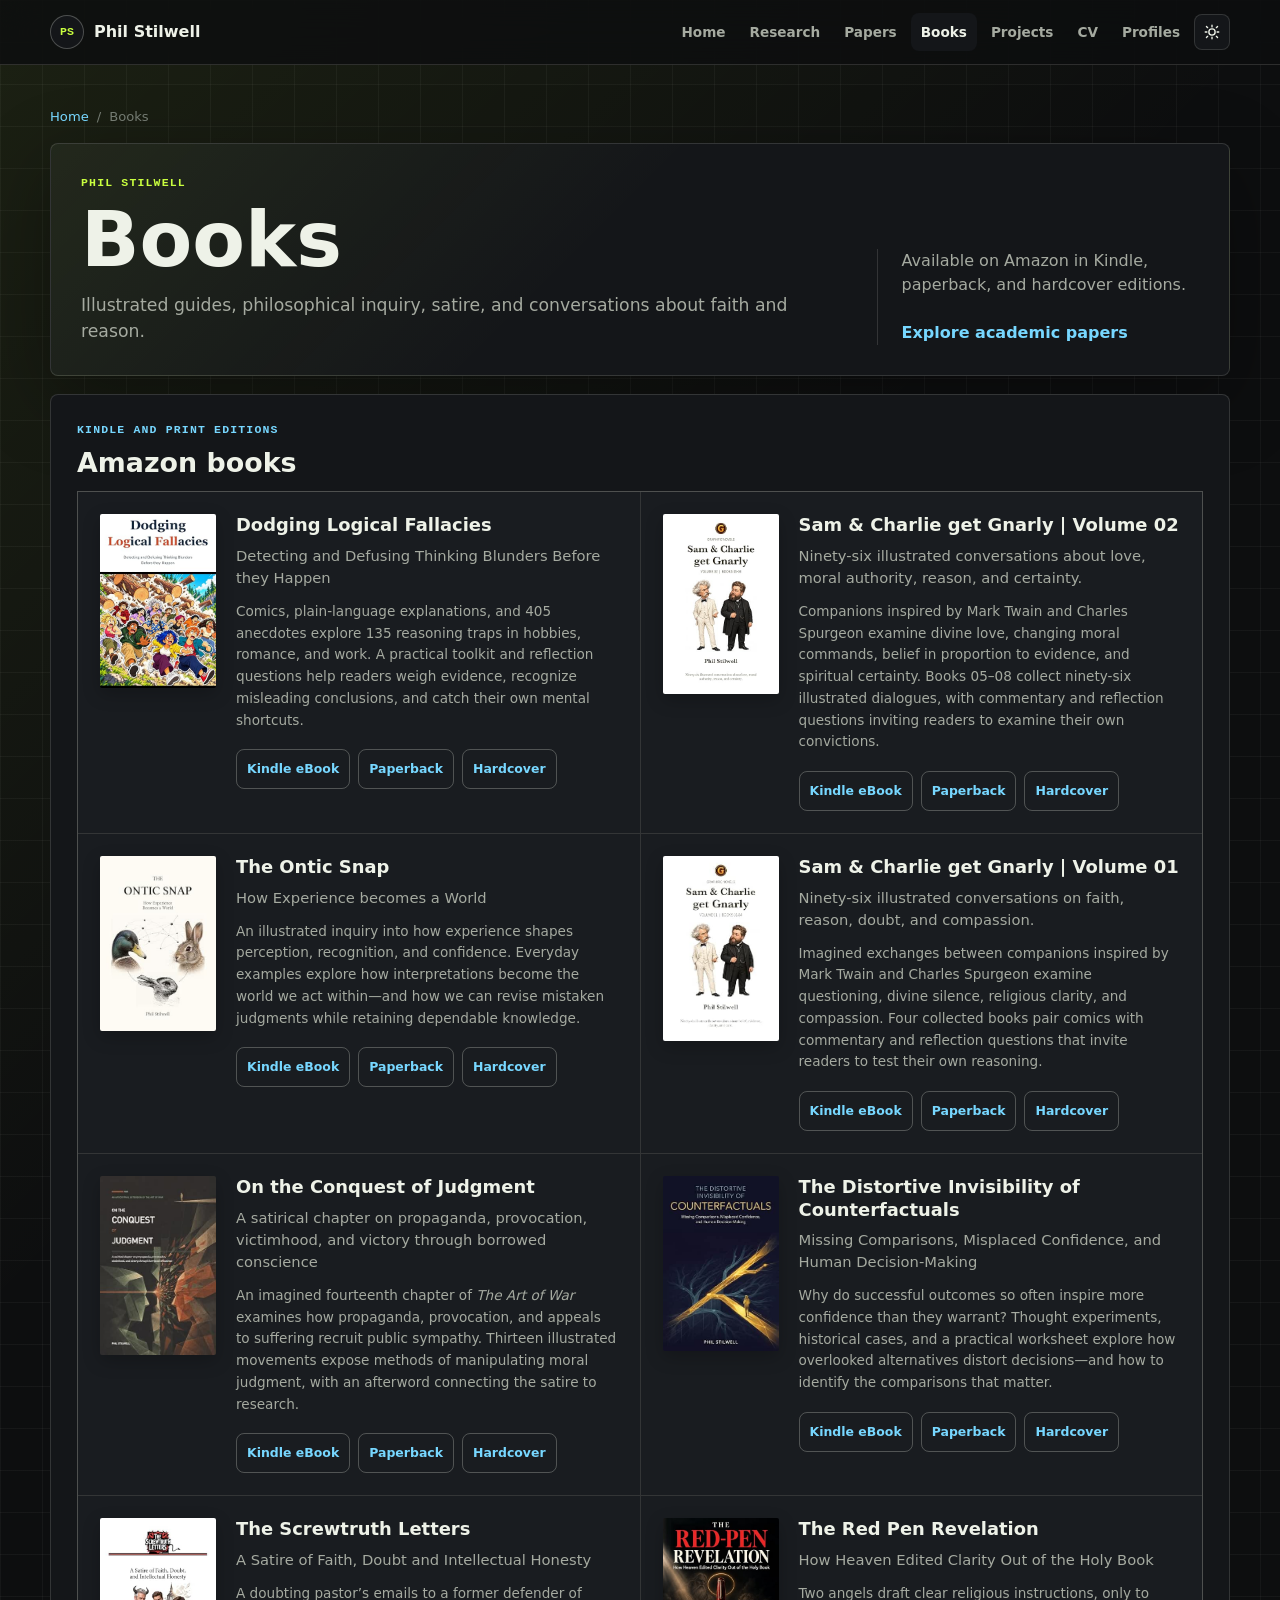
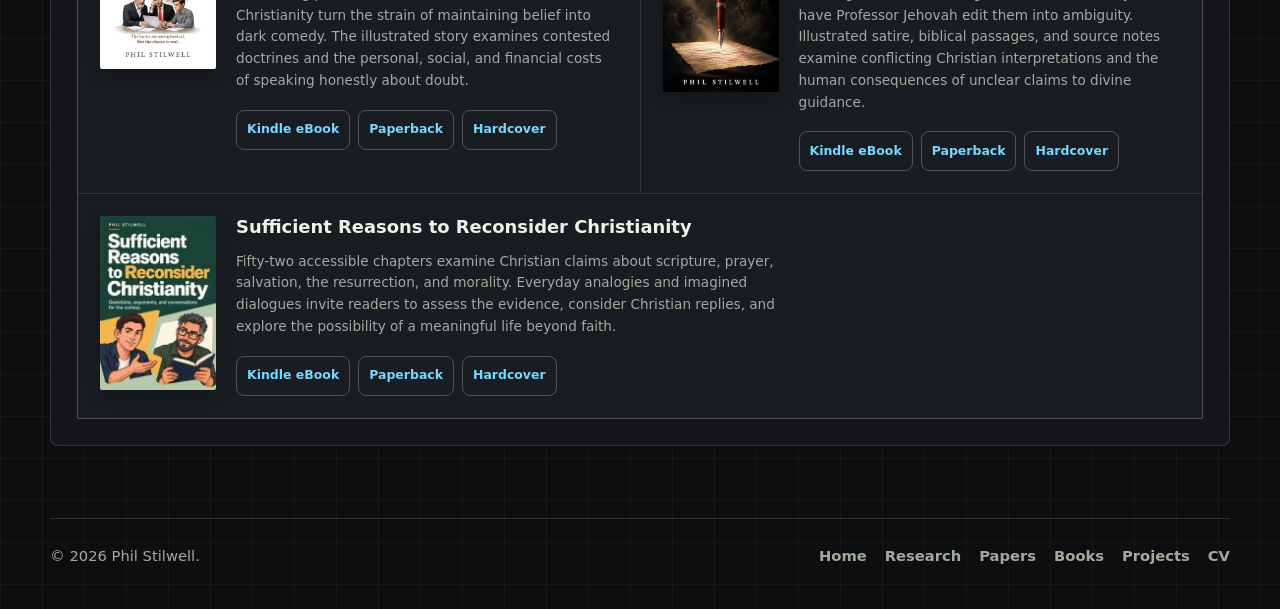
==== books/index.html @ 6da840ad "Split publications into dedicated Papers and Books pages" ====
<!doctype html>
<html lang="en">
  <head>
    <meta charset="utf-8">
    <meta name="viewport" content="width=device-width, initial-scale=1">
    <title>Books | Phil Stilwell</title>
    <meta
      name="description"
      content="Explore books by Phil Stilwell on critical thinking, faith, reason, and experience, with covers, summaries, and direct Amazon links for Kindle and print editions."
    >
    <meta name="author" content="Phil Stilwell">
    <meta name="robots" content="index, follow, max-image-preview:large">
    <link rel="canonical" href="https://philstilwell.com/books/">
    <meta property="og:title" content="Books | Phil Stilwell">
    <meta property="og:description" content="Explore books by Phil Stilwell on critical thinking, faith, reason, and experience, with covers, summaries, and direct Amazon links for Kindle and print editions.">
    <meta property="og:type" content="website">
    <meta property="og:url" content="https://philstilwell.com/books/">
    <meta property="og:site_name" content="Phil Stilwell">
    <meta property="og:locale" content="en_US">
    <meta property="og:image" content="https://philstilwell.com/assets/images/phil-stilwell-social.jpg">
    <meta property="og:image:secure_url" content="https://philstilwell.com/assets/images/phil-stilwell-social.jpg">
    <meta property="og:image:type" content="image/jpeg">
    <meta property="og:image:width" content="1200">
    <meta property="og:image:height" content="630">
    <meta property="og:image:alt" content="Phil Stilwell — Epistemology, Critical Thinking, and Credencing">
    <meta name="twitter:card" content="summary_large_image">
    <meta name="twitter:title" content="Books | Phil Stilwell">
    <meta name="twitter:description" content="Explore books by Phil Stilwell on critical thinking, faith, reason, and experience, with covers, summaries, and direct Amazon links for Kindle and print editions.">
    <meta name="twitter:image" content="https://philstilwell.com/assets/images/phil-stilwell-social.jpg">
    <meta name="twitter:image:alt" content="Phil Stilwell — Epistemology, Critical Thinking, and Credencing">
    <meta name="theme-color" content="#0d0e0f">
    <link rel="icon" type="image/svg+xml" href="/assets/images/favicon.svg">
    <link rel="icon" type="image/png" sizes="48x48" href="/assets/images/favicon-48.png">
    <link rel="apple-touch-icon" sizes="180x180" href="/assets/images/apple-touch-icon.png">
    <link rel="stylesheet" href="/assets/css/styles.css">
    <script type="application/ld+json">
      {
        "@context": "https://schema.org",
        "@graph": [
          {
            "@type": "CollectionPage",
            "@id": "https://philstilwell.com/books/#page",
            "url": "https://philstilwell.com/books/",
            "name": "Books | Phil Stilwell",
            "description": "Books on critical thinking, faith, reason, and experience, available on Amazon in Kindle and print editions.",
            "dateModified": "2026-10-29",
            "inLanguage": "en-US",
            "isPartOf": {
              "@id": "https://philstilwell.com/#website"
            },
            "about": {
              "@id": "https://philstilwell.com/#person"
            },
            "mainEntity": {
              "@type": "ItemList",
              "numberOfItems": 9,
              "itemListElement": [
                {
                  "@type": "ListItem",
                  "position": 1,
                  "item": {
                    "@type": "Book",
                    "name": "Dodging Logical Fallacies: Detecting and Defusing Thinking Blunders Before they Happen",
                    "url": "https://www.amazon.com/dp/B0HP7K79N8",
                    "image": "https://philstilwell.com/assets/images/books/dodging-logical-fallacies.jpg",
                    "description": "Comics, plain-language explanations, and 405 anecdotes explore 135 reasoning traps in hobbies, romance, and work. A practical toolkit and reflection questions help readers weigh evidence, recognize misleading conclusions, and catch their own mental shortcuts.",
                    "author": {
                      "@id": "https://philstilwell.com/#person"
                    }
                  }
                },
                {
                  "@type": "ListItem",
                  "position": 2,
                  "item": {
                    "@type": "Book",
                    "name": "Sam & Charlie get Gnarly | Volume 02: Ninety-six illustrated conversations about love, moral authority, reason, and certainty.",
                    "url": "https://www.amazon.com/dp/B0HP8GFVCB",
                    "image": "https://philstilwell.com/assets/images/books/sam-charlie-get-gnarly-volume-02.jpg",
                    "description": "Companions inspired by Mark Twain and Charles Spurgeon examine divine love, changing moral commands, belief in proportion to evidence, and spiritual certainty. Books 05–08 collect ninety-six illustrated dialogues, with commentary and reflection questions inviting readers to examine their own convictions.",
                    "author": {
                      "@id": "https://philstilwell.com/#person"
                    }
                  }
                },
                {
                  "@type": "ListItem",
                  "position": 3,
                  "item": {
                    "@type": "Book",
                    "name": "The Ontic Snap: How Experience becomes a World",
                    "url": "https://www.amazon.com/dp/B0HNGR29D9",
                    "image": "https://philstilwell.com/assets/images/books/the-ontic-snap.jpg",
                    "description": "An illustrated inquiry into how experience shapes perception, recognition, and confidence. Everyday examples explore how interpretations become the world we act within—and how we can revise mistaken judgments while retaining dependable knowledge.",
                    "author": {
                      "@id": "https://philstilwell.com/#person"
                    }
                  }
                },
                {
                  "@type": "ListItem",
                  "position": 4,
                  "item": {
                    "@type": "Book",
                    "name": "Sam & Charlie get Gnarly | Volume 01: Ninety-six illustrated conversations on faith, reason, doubt, and compassion.",
                    "url": "https://www.amazon.com/dp/B0HNFK4YHF",
                    "image": "https://philstilwell.com/assets/images/books/sam-charlie-get-gnarly-volume-01.jpg",
                    "description": "Imagined exchanges between companions inspired by Mark Twain and Charles Spurgeon examine questioning, divine silence, religious clarity, and compassion. Four collected books pair comics with commentary and reflection questions that invite readers to test their own reasoning.",
                    "author": {
                      "@id": "https://philstilwell.com/#person"
                    }
                  }
                },
                {
                  "@type": "ListItem",
                  "position": 5,
                  "item": {
                    "@type": "Book",
                    "name": "On the Conquest of Judgment: A satirical chapter on propaganda, provocation, victimhood, and victory through borrowed conscience",
                    "url": "https://www.amazon.com/dp/B0HMPMY6KZ",
                    "image": "https://philstilwell.com/assets/images/books/on-the-conquest-of-judgment.jpg",
                    "description": "An imagined fourteenth chapter of The Art of War examines how propaganda, provocation, and appeals to suffering recruit public sympathy. Thirteen illustrated movements expose methods of manipulating moral judgment, with an afterword connecting the satire to research.",
                    "author": {
                      "@id": "https://philstilwell.com/#person"
                    }
                  }
                },
                {
                  "@type": "ListItem",
                  "position": 6,
                  "item": {
                    "@type": "Book",
                    "name": "The Distortive Invisibility of Counterfactuals: Missing Comparisons, Misplaced Confidence, and Human Decision-Making",
                    "url": "https://www.amazon.com/dp/B0HMPJW68N",
                    "image": "https://philstilwell.com/assets/images/books/the-distortive-invisibility-of-counterfactuals.jpg",
                    "description": "Why do successful outcomes so often inspire more confidence than they warrant? Thought experiments, historical cases, and a practical worksheet explore how overlooked alternatives distort decisions—and how to identify the comparisons that matter.",
                    "author": {
                      "@id": "https://philstilwell.com/#person"
                    }
                  }
                },
                {
                  "@type": "ListItem",
                  "position": 7,
                  "item": {
                    "@type": "Book",
                    "name": "The Screwtruth Letters: A Satire of Faith, Doubt and Intellectual Honesty",
                    "url": "https://www.amazon.com/dp/B0HM2CQM69",
                    "image": "https://philstilwell.com/assets/images/books/the-screwtruth-letters.jpg",
                    "description": "A doubting pastor’s emails to a former defender of Christianity turn the strain of maintaining belief into dark comedy. The illustrated story examines contested doctrines and the personal, social, and financial costs of speaking honestly about doubt.",
                    "author": {
                      "@id": "https://philstilwell.com/#person"
                    }
                  }
                },
                {
                  "@type": "ListItem",
                  "position": 8,
                  "item": {
                    "@type": "Book",
                    "name": "The Red Pen Revelation: How Heaven Edited Clarity Out of the Holy Book",
                    "url": "https://www.amazon.com/dp/B0HLHNKKXQ",
                    "image": "https://philstilwell.com/assets/images/books/the-red-pen-revelation-2026-10.jpg",
                    "description": "Two angels draft clear religious instructions, only to have Professor Jehovah edit them into ambiguity. Illustrated satire, biblical passages, and source notes examine conflicting Christian interpretations and the human consequences of unclear claims to divine guidance.",
                    "author": {
                      "@id": "https://philstilwell.com/#person"
                    }
                  }
                },
                {
                  "@type": "ListItem",
                  "position": 9,
                  "item": {
                    "@type": "Book",
                    "name": "Sufficient Reasons to Reconsider Christianity",
                    "url": "https://www.amazon.com/dp/B0HLHB41XV",
                    "image": "https://philstilwell.com/assets/images/books/sufficient-reasons-to-reconsider-christianity-2026-10.jpg",
                    "description": "Fifty-two accessible chapters examine Christian claims about scripture, prayer, salvation, the resurrection, and morality. Everyday analogies and imagined dialogues invite readers to assess the evidence, consider Christian replies, and explore the possibility of a meaningful life beyond faith.",
                    "author": {
                      "@id": "https://philstilwell.com/#person"
                    }
                  }
                }
              ]
            },
            "breadcrumb": {
              "@id": "https://philstilwell.com/books/#breadcrumb"
            }
          },
          {
            "@type": "BreadcrumbList",
            "@id": "https://philstilwell.com/books/#breadcrumb",
            "itemListElement": [
              {
                "@type": "ListItem",
                "position": 1,
                "name": "Home",
                "item": "https://philstilwell.com/"
              },
              {
                "@type": "ListItem",
                "position": 2,
                "name": "Books",
                "item": "https://philstilwell.com/books/"
              }
            ]
          },
          {
            "@type": "Person",
            "@id": "https://philstilwell.com/#person",
            "name": "Phil Stilwell",
            "url": "https://philstilwell.com/"
          }
        ]
      }
    </script>
  <!-- Cloudflare Web Analytics --><script type='module' src='https://static.cloudflareinsights.com/beacon.min.js' data-cf-beacon='{"token": "04aa733672fb44fd89d9fb35970f3c89"}'></script><!-- End Cloudflare Web Analytics -->
</head>
  <body>
    <a class="skip-link" href="#main">Skip to content</a>
    <div class="scroll-progress" data-scroll-progress></div>

    <header class="site-header" data-header>
      <nav class="nav" aria-label="Primary navigation">
        <a class="brand" href="/" aria-label="PS Phil Stilwell home">
          <span class="brand-mark" aria-hidden="true">PS</span>
          <span>Phil Stilwell</span>
        </a>
        <button class="nav-toggle" type="button" aria-expanded="false" aria-controls="nav-links" data-nav-toggle>
          <span class="nav-toggle-bar"></span><span class="nav-toggle-bar"></span><span class="nav-toggle-bar"></span>
          <span class="sr-only">Menu</span>
        </button>
        <div class="nav-links" id="nav-links" data-nav-links>
          <a href="/">Home</a>
          <a href="/research/">Research</a>
          <a href="/papers/">Papers</a>
          <a class="is-active" href="/books/" aria-current="page">Books</a>
          <a href="/projects/">Projects</a>
          <a href="/cv/">CV</a>
          <a href="/#profiles">Profiles</a>
          <button class="theme-toggle" type="button" aria-label="Toggle light and dark theme" data-theme-toggle title="Toggle theme">
            <svg viewBox="0 0 24 24" aria-hidden="true">
              <path d="M12 3v2.2M12 18.8V21M4.6 4.6l1.6 1.6M17.8 17.8l1.6 1.6M3 12h2.2M18.8 12H21M4.6 19.4l1.6-1.6M17.8 6.2l1.6-1.6"></path>
              <circle cx="12" cy="12" r="4.2"></circle>
            </svg>
          </button>
        </div>
      </nav>
    </header>

    <main class="page-main" id="main">
      <nav class="breadcrumbs" aria-label="Breadcrumb"><a href="/">Home</a><span aria-hidden="true">/</span><span>Books</span></nav>
      <section class="page-hero" aria-labelledby="page-title">
        <div>
          <p class="page-kicker">Phil Stilwell</p>
          <h1 id="page-title">Books</h1>
          <p class="lead">Illustrated guides, philosophical inquiry, satire, and conversations about faith and reason.</p>
        </div>
        <aside class="page-hero-aside" aria-label="Book editions">
          <p>Available on Amazon in Kindle, paperback, and hardcover editions.</p>
          <p><a class="text-link" href="/papers/">Explore academic papers</a></p>
        </aside>
      </section>

      <section class="page-section amazon-books" aria-labelledby="amazon-books-title">
        <div class="subhead">
          <p>Kindle and print editions</p>
          <h2 id="amazon-books-title">Amazon books</h2>
        </div>
        <ul class="book-grid">
          <li class="book-card">
            <a class="book-cover" href="https://www.amazon.com/dp/B0HP7K79N8" target="_blank" rel="noopener noreferrer">
              <img src="/assets/images/books/dodging-logical-fallacies.jpg" alt="Dodging Logical Fallacies book cover — view on Amazon" width="348" height="522" loading="lazy" decoding="async">
            </a>
            <div class="book-details">
              <h3>Dodging Logical Fallacies</h3>
              <p class="book-subtitle">Detecting and Defusing Thinking Blunders Before they Happen</p>
              <p class="book-description">Comics, plain-language explanations, and 405 anecdotes explore 135 reasoning traps in hobbies, romance, and work. A practical toolkit and reflection questions help readers weigh evidence, recognize misleading conclusions, and catch their own mental shortcuts.</p>
              <div class="book-formats" role="group" aria-label="Dodging Logical Fallacies editions on Amazon">
                <a href="https://www.amazon.com/dp/B0HP7K79N8" target="_blank" rel="noopener noreferrer">Kindle eBook</a>
                <a href="https://www.amazon.com/dp/B0HP7DWJGP" target="_blank" rel="noopener noreferrer">Paperback</a>
                <a href="https://www.amazon.com/dp/B0HP7BCJVB" target="_blank" rel="noopener noreferrer">Hardcover</a>
              </div>
            </div>
          </li>
          <li class="book-card">
            <a class="book-cover" href="https://www.amazon.com/dp/B0HP8GFVCB" target="_blank" rel="noopener noreferrer">
              <img src="/assets/images/books/sam-charlie-get-gnarly-volume-02.jpg" alt="Sam &amp; Charlie get Gnarly, Volume 02 book cover — view on Amazon" width="338" height="522" loading="lazy" decoding="async">
            </a>
            <div class="book-details">
              <h3>Sam &amp; Charlie get Gnarly | Volume 02</h3>
              <p class="book-subtitle">Ninety-six illustrated conversations about love, moral authority, reason, and certainty.</p>
              <p class="book-description">Companions inspired by Mark Twain and Charles Spurgeon examine divine love, changing moral commands, belief in proportion to evidence, and spiritual certainty. Books 05–08 collect ninety-six illustrated dialogues, with commentary and reflection questions inviting readers to examine their own convictions.</p>
              <div class="book-formats" role="group" aria-label="Sam and Charlie get Gnarly, Volume 02 editions on Amazon">
                <a href="https://www.amazon.com/dp/B0HP8GFVCB" target="_blank" rel="noopener noreferrer">Kindle eBook</a>
                <a href="https://www.amazon.com/dp/B0HP8MXCL1" target="_blank" rel="noopener noreferrer">Paperback</a>
                <a href="https://www.amazon.com/dp/B0HP8DBKMT" target="_blank" rel="noopener noreferrer">Hardcover</a>
              </div>
            </div>
          </li>
          <li class="book-card">
            <a class="book-cover" href="https://www.amazon.com/dp/B0HNGR29D9" target="_blank" rel="noopener noreferrer">
              <img src="/assets/images/books/the-ontic-snap.jpg" alt="The Ontic Snap book cover — view on Amazon" width="296" height="445" loading="lazy" decoding="async">
            </a>
            <div class="book-details">
              <h3>The Ontic Snap</h3>
              <p class="book-subtitle">How Experience becomes a World</p>
              <p class="book-description">An illustrated inquiry into how experience shapes perception, recognition, and confidence. Everyday examples explore how interpretations become the world we act within—and how we can revise mistaken judgments while retaining dependable knowledge.</p>
              <div class="book-formats" role="group" aria-label="The Ontic Snap editions on Amazon">
                <a href="https://www.amazon.com/dp/B0HNGR29D9" target="_blank" rel="noopener noreferrer">Kindle eBook</a>
                <a href="https://www.amazon.com/dp/B0HNJFCMMY" target="_blank" rel="noopener noreferrer">Paperback</a>
                <a href="https://www.amazon.com/dp/B0HNH9C7PL" target="_blank" rel="noopener noreferrer">Hardcover</a>
              </div>
            </div>
          </li>
          <li class="book-card">
            <a class="book-cover" href="https://www.amazon.com/dp/B0HNFK4YHF" target="_blank" rel="noopener noreferrer">
              <img src="/assets/images/books/sam-charlie-get-gnarly-volume-01.jpg" alt="Sam &amp; Charlie get Gnarly, Volume 01 book cover — view on Amazon" width="279" height="445" loading="lazy" decoding="async">
            </a>
            <div class="book-details">
              <h3>Sam &amp; Charlie get Gnarly | Volume 01</h3>
              <p class="book-subtitle">Ninety-six illustrated conversations on faith, reason, doubt, and compassion.</p>
              <p class="book-description">Imagined exchanges between companions inspired by Mark Twain and Charles Spurgeon examine questioning, divine silence, religious clarity, and compassion. Four collected books pair comics with commentary and reflection questions that invite readers to test their own reasoning.</p>
              <div class="book-formats" role="group" aria-label="Sam and Charlie get Gnarly, Volume 01 editions on Amazon">
                <a href="https://www.amazon.com/dp/B0HNFK4YHF" target="_blank" rel="noopener noreferrer">Kindle eBook</a>
                <a href="https://www.amazon.com/dp/B0HNFR5BPB" target="_blank" rel="noopener noreferrer">Paperback</a>
                <a href="https://www.amazon.com/dp/B0HNG3HR4N" target="_blank" rel="noopener noreferrer">Hardcover</a>
              </div>
            </div>
          </li>
          <li class="book-card">
            <a class="book-cover" href="https://www.amazon.com/dp/B0HMPMY6KZ" target="_blank" rel="noopener noreferrer">
              <img src="/assets/images/books/on-the-conquest-of-judgment.jpg" alt="On the Conquest of Judgment book cover — view on Amazon" width="288" height="445" loading="lazy" decoding="async">
            </a>
            <div class="book-details">
              <h3>On the Conquest of Judgment</h3>
              <p class="book-subtitle">A satirical chapter on propaganda, provocation, victimhood, and victory through borrowed conscience</p>
              <p class="book-description">An imagined fourteenth chapter of <em>The Art of War</em> examines how propaganda, provocation, and appeals to suffering recruit public sympathy. Thirteen illustrated movements expose methods of manipulating moral judgment, with an afterword connecting the satire to research.</p>
              <div class="book-formats" role="group" aria-label="On the Conquest of Judgment editions on Amazon">
                <a href="https://www.amazon.com/dp/B0HMPMY6KZ" target="_blank" rel="noopener noreferrer">Kindle eBook</a>
                <a href="https://www.amazon.com/dp/B0HMPNDSNR" target="_blank" rel="noopener noreferrer">Paperback</a>
                <a href="https://www.amazon.com/dp/B0HMPRCBK2" target="_blank" rel="noopener noreferrer">Hardcover</a>
              </div>
            </div>
          </li>
          <li class="book-card">
            <a class="book-cover" href="https://www.amazon.com/dp/B0HMPJW68N" target="_blank" rel="noopener noreferrer">
              <img src="/assets/images/books/the-distortive-invisibility-of-counterfactuals.jpg" alt="The Distortive Invisibility of Counterfactuals book cover — view on Amazon" width="295" height="445" loading="lazy" decoding="async">
            </a>
            <div class="book-details">
              <h3>The Distortive Invisibility of Counterfactuals</h3>
              <p class="book-subtitle">Missing Comparisons, Misplaced Confidence, and Human Decision-Making</p>
              <p class="book-description">Why do successful outcomes so often inspire more confidence than they warrant? Thought experiments, historical cases, and a practical worksheet explore how overlooked alternatives distort decisions—and how to identify the comparisons that matter.</p>
              <div class="book-formats" role="group" aria-label="The Distortive Invisibility of Counterfactuals editions on Amazon">
                <a href="https://www.amazon.com/dp/B0HMPJW68N" target="_blank" rel="noopener noreferrer">Kindle eBook</a>
                <a href="https://www.amazon.com/dp/B0HMPP952T" target="_blank" rel="noopener noreferrer">Paperback</a>
                <a href="https://www.amazon.com/dp/B0HMPKSLBG" target="_blank" rel="noopener noreferrer">Hardcover</a>
              </div>
            </div>
          </li>
          <li class="book-card">
            <a class="book-cover" href="https://www.amazon.com/dp/B0HM2CQM69" target="_blank" rel="noopener noreferrer">
              <img src="/assets/images/books/the-screwtruth-letters.jpg" alt="The Screwtruth Letters book cover — view on Amazon" width="342" height="443" loading="lazy" decoding="async">
            </a>
            <div class="book-details">
              <h3>The Screwtruth Letters</h3>
              <p class="book-subtitle">A Satire of Faith, Doubt and Intellectual Honesty</p>
              <p class="book-description">A doubting pastor’s emails to a former defender of Christianity turn the strain of maintaining belief into dark comedy. The illustrated story examines contested doctrines and the personal, social, and financial costs of speaking honestly about doubt.</p>
              <div class="book-formats" role="group" aria-label="The Screwtruth Letters editions on Amazon">
                <a href="https://www.amazon.com/dp/B0HM2CQM69" target="_blank" rel="noopener noreferrer">Kindle eBook</a>
                <a href="https://www.amazon.com/dp/B0HM23KCFM" target="_blank" rel="noopener noreferrer">Paperback</a>
                <a href="https://www.amazon.com/dp/B0HM29NG6Y" target="_blank" rel="noopener noreferrer">Hardcover</a>
              </div>
            </div>
          </li>
          <li class="book-card">
            <a class="book-cover" href="https://www.amazon.com/dp/B0HLHNKKXQ" target="_blank" rel="noopener noreferrer">
              <img src="/assets/images/books/the-red-pen-revelation-2026-10.jpg" alt="The Red Pen Revelation book cover — view on Amazon" width="348" height="522" loading="lazy" decoding="async">
            </a>
            <div class="book-details">
              <h3>The Red Pen Revelation</h3>
              <p class="book-subtitle">How Heaven Edited Clarity Out of the Holy Book</p>
              <p class="book-description">Two angels draft clear religious instructions, only to have Professor Jehovah edit them into ambiguity. Illustrated satire, biblical passages, and source notes examine conflicting Christian interpretations and the human consequences of unclear claims to divine guidance.</p>
              <div class="book-formats" role="group" aria-label="The Red Pen Revelation editions on Amazon">
                <a href="https://www.amazon.com/dp/B0HLHNKKXQ" target="_blank" rel="noopener noreferrer">Kindle eBook</a>
                <a href="https://www.amazon.com/dp/B0HLH7QVFJ" target="_blank" rel="noopener noreferrer">Paperback</a>
                <a href="https://www.amazon.com/dp/B0HLHHK8MS" target="_blank" rel="noopener noreferrer">Hardcover</a>
              </div>
            </div>
          </li>
          <li class="book-card">
            <a class="book-cover" href="https://www.amazon.com/dp/B0HLHB41XV" target="_blank" rel="noopener noreferrer">
              <img src="/assets/images/books/sufficient-reasons-to-reconsider-christianity-2026-10.jpg" alt="Sufficient Reasons to Reconsider Christianity book cover — view on Amazon" width="118" height="177" loading="lazy" decoding="async">
            </a>
            <div class="book-details">
              <h3>Sufficient Reasons to Reconsider Christianity</h3>
              <p class="book-description">Fifty-two accessible chapters examine Christian claims about scripture, prayer, salvation, the resurrection, and morality. Everyday analogies and imagined dialogues invite readers to assess the evidence, consider Christian replies, and explore the possibility of a meaningful life beyond faith.</p>
              <div class="book-formats" role="group" aria-label="Sufficient Reasons to Reconsider Christianity editions on Amazon">
                <a href="https://www.amazon.com/dp/B0HLGLML96" target="_blank" rel="noopener noreferrer">Kindle eBook</a>
                <a href="https://www.amazon.com/dp/B0HLHB41XV" target="_blank" rel="noopener noreferrer">Paperback</a>
                <a href="https://www.amazon.com/dp/B0HLH6BJD1" target="_blank" rel="noopener noreferrer">Hardcover</a>
              </div>
            </div>
          </li>
        </ul>
      </section>
    </main>

    <footer class="site-footer">
      <p>&copy; <span data-year></span> Phil Stilwell.</p>
      <nav class="footer-links" aria-label="Footer navigation"><a href="/">Home</a><a href="/research/">Research</a><a href="/papers/">Papers</a><a href="/books/">Books</a><a href="/projects/">Projects</a><a href="/cv/">CV</a></nav>
    </footer>
    <script src="/assets/js/main.js"></script>
  </body>
</html>
---- assets/css/styles.css ----
:root {
  color-scheme: dark;
  --bg: #0d0e0f;
  --bg-grid: rgba(238, 242, 232, 0.045);
  --panel: #141619;
  --panel-strong: #191c20;
  --ink: #eef2e8;
  --muted: #a5aaa0;
  --subtle: #747b72;
  --line: rgba(238, 242, 232, 0.14);
  --line-strong: rgba(238, 242, 232, 0.26);
  --accent: #c9ff3f;
  --cyan: #77d7ff;
  --red: #ff634f;
  --shadow: 0 24px 80px rgba(0, 0, 0, 0.32);
  --max: 1180px;
  --radius: 8px;
}

:root[data-theme="light"] {
  color-scheme: light;
  --bg: #f2f3ee;
  --bg-grid: rgba(13, 14, 15, 0.07);
  --panel: #ffffff;
  --panel-strong: #e7e9e2;
  --ink: #121416;
  --muted: #535951;
  --subtle: #71776f;
  --accent: #4f7000;
  --cyan: #006b8f;
  --line: rgba(18, 20, 22, 0.15);
  --line-strong: rgba(18, 20, 22, 0.28);
  --shadow: 0 20px 62px rgba(18, 20, 22, 0.12);
}

* {
  box-sizing: border-box;
}

html {
  scroll-behavior: smooth;
}

body {
  margin: 0;
  background:
    linear-gradient(90deg, var(--bg-grid) 1px, transparent 1px),
    linear-gradient(180deg, var(--bg-grid) 1px, transparent 1px),
    linear-gradient(135deg, rgba(201, 255, 63, 0.08), transparent 38%),
    var(--bg);
  background-size: 42px 42px, 42px 42px, auto, auto;
  color: var(--ink);
  font-family:
    Inter,
    ui-sans-serif,
    system-ui,
    -apple-system,
    BlinkMacSystemFont,
    "Segoe UI",
    sans-serif;
  line-height: 1.5;
  text-rendering: optimizeLegibility;
}

a {
  color: inherit;
}

button,
a {
  -webkit-tap-highlight-color: transparent;
}

h1,
h2,
h3,
p,
figure {
  margin-top: 0;
}

h1,
h2,
h3 {
  letter-spacing: 0;
}

.skip-link {
  position: fixed;
  top: 12px;
  left: 12px;
  z-index: 30;
  transform: translateY(-160%);
  background: var(--accent);
  color: #111;
  padding: 10px 14px;
  border-radius: var(--radius);
  text-decoration: none;
  font-weight: 850;
}

.skip-link:focus {
  transform: translateY(0);
}

.sr-only {
  position: absolute;
  width: 1px;
  height: 1px;
  padding: 0;
  margin: -1px;
  overflow: hidden;
  clip: rect(0, 0, 0, 0);
  white-space: nowrap;
  border: 0;
}

.scroll-progress {
  position: fixed;
  top: 0;
  left: 0;
  z-index: 40;
  width: 0%;
  height: 2px;
  background: linear-gradient(90deg, var(--accent), var(--cyan), var(--red));
}

.site-header {
  position: sticky;
  top: 0;
  z-index: 20;
  border-bottom: 1px solid var(--line);
  background: rgba(13, 14, 15, 0.82);
  backdrop-filter: blur(18px);
}

:root[data-theme="light"] .site-header {
  background: rgba(242, 243, 238, 0.86);
}

.nav {
  width: min(var(--max), calc(100% - 32px));
  min-height: 64px;
  margin: 0 auto;
  display: flex;
  align-items: center;
  justify-content: space-between;
  gap: 20px;
}

.brand,
.nav-links a,
.button,
.site-footer a,
.text-link,
.inline-link,
.site-link,
.profiles-layout a,
.work-list a,
.academia-list a,
.paper-group a {
  text-decoration: none;
}

.brand {
  display: inline-flex;
  align-items: center;
  gap: 10px;
  font-weight: 850;
  letter-spacing: 0;
}

.brand-mark {
  width: 34px;
  height: 34px;
  display: grid;
  place-items: center;
  border: 1px solid var(--line-strong);
  border-radius: 50%;
  background: var(--panel);
  color: var(--accent);
  font-family:
    "SFMono-Regular",
    Consolas,
    "Liberation Mono",
    monospace;
  font-size: 0.72rem;
  font-weight: 900;
}

.nav-links {
  display: flex;
  align-items: center;
  gap: 4px;
}

.nav-links a {
  padding: 9px 10px;
  border-radius: var(--radius);
  color: var(--muted);
  font-size: 0.85rem;
  font-weight: 760;
}

.nav-links a:hover,
.nav-links a:focus-visible,
.nav-links a.is-active {
  background: var(--panel);
  color: var(--ink);
  outline: none;
}

.theme-toggle,
.nav-toggle {
  display: grid;
  place-items: center;
  width: 36px;
  height: 36px;
  padding: 0;
  border: 1px solid var(--line);
  border-radius: var(--radius);
  background: var(--panel);
  color: var(--ink);
  cursor: pointer;
}

.theme-toggle svg {
  width: 18px;
  height: 18px;
  fill: none;
  stroke: currentColor;
  stroke-linecap: round;
  stroke-linejoin: round;
  stroke-width: 1.8;
}

.nav-toggle {
  display: none;
}

.nav-toggle-bar {
  display: block;
  width: 18px;
  height: 2px;
  margin: 3px auto;
  background: currentColor;
}

.section {
  width: min(var(--max), calc(100% - 32px));
  margin: 0 auto;
}

.hero {
  display: grid;
  grid-template-columns: minmax(360px, 0.74fr) minmax(0, 1fr);
  gap: 18px;
  align-items: stretch;
  padding: 56px 0 18px;
}

.identity-panel,
.brief-panel,
.dossier-panel {
  border: 1px solid var(--line);
  border-radius: var(--radius);
  background:
    linear-gradient(135deg, rgba(238, 242, 232, 0.075), transparent 42%),
    var(--panel);
  box-shadow: var(--shadow);
}

.identity-panel {
  min-height: 260px;
  display: grid;
  grid-template-columns: 132px minmax(0, 1fr);
  gap: 24px;
  align-items: end;
  padding: 24px;
}

.portrait {
  width: 132px;
  height: 132px;
  align-self: start;
  border: 1px solid var(--line-strong);
  border-radius: var(--radius);
  object-fit: cover;
  filter: saturate(0.88) contrast(1.06);
}

.eyebrow,
.panel-number,
.panel-note,
.subhead p,
.fact-list span,
.index-grid a,
.site-link span,
.stance-card span,
.stance-axis span,
.concept-cell span,
.concept-thread span {
  margin-bottom: 10px;
  color: var(--accent);
  font-family:
    "SFMono-Regular",
    Consolas,
    "Liberation Mono",
    monospace;
  font-size: 0.72rem;
  font-weight: 850;
  letter-spacing: 0.1em;
  text-transform: uppercase;
}

h1 {
  margin-bottom: 12px;
  font-size: 2.65rem;
  line-height: 1;
  font-weight: 890;
}

.role-line {
  max-width: 360px;
  margin-bottom: 0;
  color: var(--muted);
  font-size: 1rem;
}

.hero-actions,
.section-actions {
  display: flex;
  flex-wrap: wrap;
  gap: 8px;
  margin-top: 20px;
}

.hero-actions .button {
  min-height: 38px;
  padding: 9px 11px;
  font-size: 0.78rem;
}

.brief-panel {
  min-height: 260px;
  display: flex;
  flex-direction: column;
  justify-content: space-between;
  padding: 24px;
}

.brief-text {
  max-width: 760px;
  margin-bottom: 34px;
  font-size: 1.35rem;
  line-height: 1.22;
  font-weight: 720;
}

.index-grid {
  display: grid;
  grid-template-columns: repeat(3, minmax(0, 1fr));
  border-top: 1px solid var(--line);
  border-left: 1px solid var(--line);
}

.index-grid a {
  min-height: 58px;
  display: flex;
  align-items: end;
  margin: 0;
  border-right: 1px solid var(--line);
  border-bottom: 1px solid var(--line);
  padding: 10px;
  color: var(--muted);
  text-decoration: none;
}

.index-grid a:hover,
.index-grid a:focus-visible {
  background: var(--panel-strong);
  color: var(--accent);
  outline: none;
}

.dossier-stack {
  display: grid;
  gap: 10px;
  padding: 12px 0 72px;
}

.dossier-panel {
  overflow: clip;
}

.dossier-panel summary {
  min-height: 82px;
  display: grid;
  grid-template-columns: 58px minmax(0, 0.72fr) minmax(180px, 0.48fr) 32px;
  gap: 18px;
  align-items: center;
  padding: 0 22px;
  cursor: pointer;
  list-style: none;
}

.dossier-panel summary::-webkit-details-marker {
  display: none;
}

.dossier-panel summary:focus-visible {
  outline: 2px solid var(--cyan);
  outline-offset: -2px;
}

.panel-number,
.panel-note {
  margin: 0;
  color: var(--subtle);
}

.panel-title {
  color: var(--ink);
  font-size: 1.18rem;
  font-weight: 850;
}

.panel-mark {
  position: relative;
  width: 28px;
  height: 28px;
  border: 1px solid var(--line-strong);
  border-radius: 50%;
}

.panel-mark::before,
.panel-mark::after {
  content: "";
  position: absolute;
  inset: 50% auto auto 50%;
  width: 12px;
  height: 2px;
  background: var(--accent);
  transform: translate(-50%, -50%);
}

.panel-mark::after {
  transform: translate(-50%, -50%) rotate(90deg);
}

.dossier-panel[open] .panel-mark::after {
  opacity: 0;
}

.dossier-panel[open] summary {
  border-bottom: 1px solid var(--line);
}

.panel-body {
  padding: 26px 22px 30px;
}

.bio-layout,
.works-layout {
  display: grid;
  grid-template-columns: minmax(0, 0.96fr) minmax(320px, 1.04fr);
  gap: 28px;
  align-items: start;
}

.lead-copy h2,
.subhead h2 {
  margin-bottom: 14px;
  font-size: 1.68rem;
  line-height: 1.08;
}

.lead-copy p,
.source-note {
  color: var(--muted);
}

.lead-copy p {
  max-width: 680px;
  font-size: 1rem;
}

.fact-list {
  display: grid;
  border-top: 1px solid var(--line);
}

.fact-list div {
  display: grid;
  grid-template-columns: 138px minmax(0, 1fr);
  gap: 18px;
  border-bottom: 1px solid var(--line);
  padding: 17px 0;
}

.fact-list span,
.subhead p,
.site-link span,
.stance-card span,
.stance-axis span,
.concept-cell span,
.concept-thread span {
  color: var(--cyan);
}

.fact-list p {
  margin-bottom: 0;
  color: var(--muted);
}

.subhead {
  margin-bottom: 14px;
}

.work-list {
  margin: 0;
  padding: 0;
  list-style: none;
  counter-reset: works;
  border-top: 1px solid var(--line);
}

.work-list li {
  counter-increment: works;
  display: grid;
  grid-template-columns: 34px minmax(0, 1fr) 46px;
  gap: 12px;
  align-items: baseline;
  border-bottom: 1px solid var(--line);
  padding: 13px 0;
}

.work-list li::before {
  content: counter(works, decimal-leading-zero);
  color: var(--accent);
  font-family:
    "SFMono-Regular",
    Consolas,
    "Liberation Mono",
    monospace;
  font-size: 0.72rem;
  font-weight: 850;
}

.work-list a,
.academia-list a {
  font-weight: 760;
}

.work-list a:hover,
.work-list a:focus-visible,
.academia-list a:hover,
.academia-list a:focus-visible,
.profiles-layout a:hover,
.profiles-layout a:focus-visible,
.text-link:hover,
.text-link:focus-visible,
.inline-link:hover,
.inline-link:focus-visible,
.site-link:hover strong,
.site-link:focus-visible strong {
  color: var(--accent);
  outline: none;
}

.work-list span {
  color: var(--subtle);
  font-family:
    "SFMono-Regular",
    Consolas,
    "Liberation Mono",
    monospace;
  font-size: 0.78rem;
  text-align: right;
}

.academia-list {
  display: grid;
  border-top: 1px solid var(--line);
}

.academia-list a {
  border-bottom: 1px solid var(--line);
  padding: 13px 0;
}

.source-note {
  margin: 18px 0 10px;
  font-size: 0.92rem;
}

.amazon-books {
  grid-column: 1 / -1;
  min-width: 0;
  border-top: 1px solid var(--line);
  padding-top: 28px;
}

.book-grid {
  display: grid;
  grid-template-columns: repeat(2, minmax(0, 1fr));
  gap: 1px;
  margin: 0;
  border: 1px solid var(--line);
  padding: 0;
  background: var(--line);
  list-style: none;
}

.book-card {
  display: grid;
  grid-template-columns: 116px minmax(0, 1fr);
  gap: 20px;
  align-items: start;
  background: var(--panel-strong);
  padding: 22px;
}

.book-cover {
  display: block;
  border-radius: 2px;
}

.book-card:last-child:nth-child(odd) {
  grid-column: 1 / -1;
}

.book-cover img {
  display: block;
  width: 100%;
  height: auto;
  border-radius: 2px;
  box-shadow: 0 6px 18px rgba(0, 0, 0, 0.22);
}

.book-details {
  min-width: 0;
}

.book-details h3 {
  margin-bottom: 8px;
  font-size: 1.12rem;
  line-height: 1.25;
  overflow-wrap: anywhere;
}

.book-subtitle {
  margin-bottom: 0;
  color: var(--muted);
  font-size: 0.92rem;
  line-height: 1.5;
}

.book-description {
  max-width: 65ch;
  margin: 12px 0 0;
  color: var(--muted);
  font-size: 0.85rem;
  line-height: 1.6;
}

.book-formats {
  display: flex;
  flex-wrap: wrap;
  gap: 8px;
  margin-top: 18px;
}

.book-formats a {
  display: inline-flex;
  min-height: 40px;
  align-items: center;
  border: 1px solid var(--line-strong);
  border-radius: var(--radius);
  padding: 7px 10px;
  color: var(--cyan);
  font-size: 0.78rem;
  font-weight: 780;
  text-decoration: none;
}

.book-formats a:hover {
  border-color: var(--cyan);
  color: var(--accent);
}

.book-cover:focus-visible,
.book-formats a:focus-visible {
  outline: 2px solid var(--cyan);
  outline-offset: 3px;
}

.text-link {
  display: inline-flex;
  margin-top: 8px;
  color: var(--cyan);
  font-weight: 780;
}

.publication-widget {
  display: grid;
  gap: 14px;
}

.publication-widget .subhead {
  margin-bottom: 0;
}

.publication-preview {
  display: grid;
  grid-template-columns: repeat(2, minmax(0, 1fr));
  gap: 1px;
  border: 1px solid var(--line);
  background: var(--line);
}

.publication-preview a {
  min-height: 112px;
  display: flex;
  flex-direction: column;
  justify-content: space-between;
  background:
    linear-gradient(135deg, rgba(119, 215, 255, 0.08), transparent 46%),
    var(--panel-strong);
  padding: 17px;
  text-decoration: none;
}

.publication-preview span {
  color: var(--cyan);
  font-family:
    "SFMono-Regular",
    Consolas,
    "Liberation Mono",
    monospace;
  font-size: 0.72rem;
  font-weight: 850;
  letter-spacing: 0.1em;
  text-transform: uppercase;
}

.publication-preview strong {
  line-height: 1.2;
}

.publication-preview a:hover strong,
.publication-preview a:focus-visible strong {
  color: var(--accent);
  outline: none;
}

.philpeople-embed {
  display: grid;
  gap: 12px;
}

.ppl-widget-container {
  max-height: 620px;
  min-height: 180px;
  overflow: auto;
  border: 1px solid var(--line);
  background:
    linear-gradient(135deg, rgba(119, 215, 255, 0.06), transparent 42%),
    var(--panel-strong);
  padding: 18px;
  color: var(--muted);
}

.ppl-widget-container a {
  color: var(--cyan);
  font-weight: 760;
  text-decoration: none;
}

.ppl-widget-container a:hover,
.ppl-widget-container a:focus-visible {
  color: var(--accent);
  outline: none;
}

.ppl-widget-container ul,
.ppl-widget-container ol {
  margin: 0;
  padding-left: 1.25rem;
}

.ppl-widget-container li + li {
  margin-top: 10px;
}

.inline-link {
  color: var(--cyan);
  font-weight: 780;
}

.source-links {
  display: flex;
  flex-wrap: wrap;
  gap: 4px 18px;
  margin-top: 8px;
}

.concept-layout {
  display: grid;
  grid-template-columns: minmax(0, 0.78fr) minmax(360px, 1.22fr);
  gap: 28px;
  align-items: start;
}

.concept-intro {
  align-self: start;
}

.concept-map {
  display: grid;
  grid-template-columns: repeat(3, minmax(0, 1fr));
  gap: 1px;
  border: 1px solid var(--line);
  background: var(--line);
}

.concept-cell {
  min-height: 262px;
  display: flex;
  flex-direction: column;
  justify-content: space-between;
  background:
    linear-gradient(135deg, rgba(119, 215, 255, 0.08), transparent 46%),
    var(--panel-strong);
  padding: 18px;
}

.concept-cell h3,
.concept-thread h3,
.paper-group h3 {
  margin-bottom: 10px;
  font-size: 1.08rem;
  line-height: 1.14;
}

.concept-cell p,
.concept-thread p {
  margin-bottom: 0;
  color: var(--muted);
}

.concept-thread,
.paper-cluster {
  grid-column: 1 / -1;
}

.concept-thread {
  display: grid;
  grid-template-columns: minmax(210px, 0.38fr) minmax(0, 1fr);
  gap: 28px;
  border-top: 1px solid var(--line);
  padding-top: 22px;
}

.concept-thread + .concept-thread {
  margin-top: -6px;
}

.paper-cluster {
  border-top: 1px solid var(--line);
  padding-top: 24px;
}

.paper-grid {
  display: grid;
  grid-template-columns: repeat(3, minmax(0, 1fr));
  gap: 1px;
  border: 1px solid var(--line);
  background: var(--line);
}

.paper-group {
  min-height: 262px;
  display: flex;
  flex-direction: column;
  background:
    linear-gradient(135deg, rgba(201, 255, 63, 0.055), transparent 42%),
    var(--panel-strong);
  padding: 18px;
}

.paper-group h3 {
  color: var(--ink);
}

.paper-group a {
  border-top: 1px solid var(--line);
  padding: 11px 0;
  color: var(--muted);
  font-weight: 760;
  line-height: 1.25;
}

.paper-group a:hover,
.paper-group a:focus-visible {
  color: var(--accent);
  outline: none;
}

.stance-layout {
  display: grid;
  grid-template-columns: minmax(0, 0.78fr) minmax(360px, 1.22fr);
  gap: 28px;
  align-items: start;
}

.stance-grid {
  display: grid;
  grid-template-columns: repeat(2, minmax(0, 1fr));
  gap: 1px;
  border: 1px solid var(--line);
  background: var(--line);
}

.stance-card {
  min-height: 164px;
  display: flex;
  flex-direction: column;
  justify-content: space-between;
  background:
    linear-gradient(135deg, rgba(201, 255, 63, 0.07), transparent 46%),
    var(--panel-strong);
  padding: 17px;
}

.stance-card h3 {
  margin-bottom: 8px;
  font-size: 1.05rem;
  line-height: 1.12;
}

.stance-card p,
.stance-axis p {
  margin-bottom: 0;
  color: var(--muted);
}

.stance-axis {
  grid-column: 1 / -1;
  display: grid;
  grid-template-columns: repeat(2, minmax(0, 1fr));
  gap: 1px;
  border: 1px solid var(--line);
  background: var(--line);
}

.stance-axis div {
  min-height: 96px;
  background: var(--panel-strong);
  padding: 17px;
}

.site-group + .site-group {
  margin-top: 34px;
}

.site-grid {
  display: grid;
  grid-template-columns: repeat(auto-fit, minmax(180px, 1fr));
  gap: 1px;
  border: 1px solid var(--line);
  background: var(--line);
}

.site-grid.two {
  grid-template-columns: repeat(auto-fit, minmax(180px, 1fr));
}

.site-link {
  min-height: 150px;
  display: flex;
  flex-direction: column;
  justify-content: space-between;
  background:
    linear-gradient(135deg, rgba(119, 215, 255, 0.09), transparent 46%),
    var(--panel-strong);
  padding: 18px;
}

.site-link strong {
  font-size: 1.08rem;
  line-height: 1.2;
}

.button {
  display: inline-flex;
  min-height: 42px;
  align-items: center;
  justify-content: center;
  border-radius: var(--radius);
  padding: 11px 14px;
  font-size: 0.9rem;
  font-weight: 820;
  line-height: 1;
}

.button.secondary {
  border: 1px solid var(--line-strong);
  background: var(--panel-strong);
  color: var(--ink);
}

.button.primary {
  border: 1px solid var(--accent);
  background: var(--accent);
  color: var(--bg);
}

:root[data-theme="light"] .button.primary {
  color: #ffffff;
}

.button.text-button {
  color: var(--cyan);
}

.button:hover,
.button:focus-visible {
  filter: brightness(1.08);
  outline: 2px solid var(--cyan);
  outline-offset: 2px;
}

.profiles-layout {
  display: grid;
  grid-template-columns: repeat(auto-fit, minmax(180px, 1fr));
  gap: 1px;
  border: 1px solid var(--line);
  background: var(--line);
}

.profiles-layout a {
  min-height: 82px;
  display: flex;
  align-items: end;
  background: var(--panel-strong);
  padding: 16px;
  font-weight: 820;
}

.site-footer {
  width: min(var(--max), calc(100% - 32px));
  margin: 0 auto;
  padding: 26px 0 42px;
  display: flex;
  justify-content: space-between;
  gap: 18px;
  border-top: 1px solid var(--line);
  color: var(--muted);
  font-size: 0.92rem;
}

.site-footer p {
  margin-bottom: 0;
}

.site-footer a {
  font-weight: 820;
}

.footer-links {
  display: flex;
  flex-wrap: wrap;
  justify-content: flex-end;
  gap: 8px 18px;
}

.footer-links a:hover,
.footer-links a:focus-visible {
  color: var(--accent);
  outline: none;
}

.page-main {
  width: min(var(--max), calc(100% - 32px));
  margin: 0 auto;
  padding: 42px 0 72px;
}

.breadcrumbs {
  display: flex;
  flex-wrap: wrap;
  gap: 8px;
  margin-bottom: 16px;
  color: var(--subtle);
  font-size: 0.82rem;
}

.breadcrumbs a {
  color: var(--cyan);
  text-decoration: none;
}

.page-hero {
  display: grid;
  grid-template-columns: minmax(0, 1fr) minmax(260px, 0.42fr);
  gap: 28px;
  align-items: end;
  border: 1px solid var(--line);
  border-radius: var(--radius);
  background:
    linear-gradient(135deg, rgba(201, 255, 63, 0.08), transparent 46%),
    var(--panel);
  box-shadow: var(--shadow);
  padding: 30px;
}

.page-hero h1 {
  max-width: 860px;
  margin-bottom: 14px;
  font-size: clamp(2.3rem, 6vw, 4.8rem);
}

.page-hero .lead {
  max-width: 760px;
  margin-bottom: 0;
  color: var(--muted);
  font-size: 1.08rem;
}

.page-kicker,
.eyebrow-link {
  color: var(--accent);
  font-family:
    "SFMono-Regular",
    Consolas,
    "Liberation Mono",
    monospace;
  font-size: 0.72rem;
  font-weight: 850;
  letter-spacing: 0.1em;
  text-transform: uppercase;
}

.page-hero-aside {
  border-left: 1px solid var(--line);
  padding-left: 24px;
  color: var(--muted);
}

.page-hero-aside p:last-child {
  margin-bottom: 0;
}

.page-section {
  margin-top: 18px;
  border: 1px solid var(--line);
  border-radius: var(--radius);
  background: var(--panel);
  padding: 26px;
}

.page-section > header {
  max-width: 780px;
  margin-bottom: 22px;
}

.page-section > header h2 {
  margin-bottom: 8px;
  font-size: 1.8rem;
}

.page-section > header p,
.page-note {
  margin-bottom: 0;
  color: var(--muted);
}

.topic-grid,
.publication-index,
.cv-grid {
  display: grid;
  grid-template-columns: repeat(2, minmax(0, 1fr));
  gap: 1px;
  border: 1px solid var(--line);
  background: var(--line);
}

.topic-card,
.publication-entry,
.cv-card {
  background:
    linear-gradient(135deg, rgba(119, 215, 255, 0.07), transparent 44%),
    var(--panel-strong);
  padding: 20px;
}

.topic-card h3,
.publication-entry h3,
.cv-card h3 {
  margin-bottom: 10px;
  font-size: 1.16rem;
}

.topic-card p,
.publication-entry p,
.cv-card p {
  margin-bottom: 0;
  color: var(--muted);
}

.publication-entry {
  min-height: 164px;
  display: flex;
  flex-direction: column;
  justify-content: space-between;
}

.publication-entry a {
  color: var(--cyan);
  font-weight: 800;
  text-decoration: none;
}

.publication-entry a:hover,
.publication-entry a:focus-visible {
  color: var(--accent);
  outline: none;
}

.publication-meta {
  margin-bottom: 12px;
  color: var(--cyan);
  font-family:
    "SFMono-Regular",
    Consolas,
    "Liberation Mono",
    monospace;
  font-size: 0.7rem;
  font-weight: 850;
  letter-spacing: 0.08em;
  text-transform: uppercase;
}

.project-directory .site-group:first-child {
  margin-top: 0;
}

.cv-card {
  min-height: 150px;
}

.cv-card ul {
  margin: 0;
  padding-left: 1.2rem;
  color: var(--muted);
}

.cv-downloads {
  display: flex;
  flex-wrap: wrap;
  gap: 10px;
}

.page-updated {
  margin-top: 16px;
  color: var(--subtle);
  font-size: 0.84rem;
}

@media (max-width: 940px) {
  .nav {
    min-height: 60px;
  }

  .nav-toggle {
    display: grid;
  }

  .nav-links {
    position: absolute;
    top: 60px;
    left: 16px;
    right: 16px;
    display: none;
    flex-direction: column;
    align-items: stretch;
    border: 1px solid var(--line);
    border-radius: var(--radius);
    background: var(--panel);
    padding: 8px;
    box-shadow: var(--shadow);
  }

  .nav-links.is-open {
    display: flex;
  }

  .nav-links a {
    padding: 13px;
  }

  .theme-toggle {
    width: 100%;
  }

  .hero,
  .page-hero,
  .bio-layout,
  .works-layout,
  .concept-layout,
  .stance-layout {
    grid-template-columns: 1fr;
  }

  .hero {
    padding-top: 34px;
  }

  .page-hero-aside {
    border-top: 1px solid var(--line);
    border-left: 0;
    padding-top: 20px;
    padding-left: 0;
  }

  .concept-map,
  .paper-grid,
  .book-grid {
    grid-template-columns: 1fr;
  }

  .concept-cell,
  .paper-group {
    min-height: auto;
  }

  .site-grid,
  .profiles-layout {
    grid-template-columns: repeat(2, minmax(0, 1fr));
  }
}

@media (max-width: 680px) {
  h1 {
    font-size: 2rem;
  }

  .section,
  .nav,
  .site-footer,
  .page-main {
    width: min(var(--max), calc(100% - 24px));
  }

  .identity-panel {
    min-height: auto;
    grid-template-columns: 92px minmax(0, 1fr);
    gap: 14px;
    padding: 18px;
  }

  .portrait {
    width: 92px;
    height: 92px;
  }

  .brief-panel {
    min-height: auto;
    padding: 18px;
  }

  .brief-text {
    margin-bottom: 24px;
    font-size: 1.08rem;
  }

  .index-grid,
  .publication-preview,
  .topic-grid,
  .publication-index,
  .cv-grid,
  .site-grid,
  .site-grid.two,
  .profiles-layout,
  .concept-thread,
  .stance-grid,
  .stance-axis {
    grid-template-columns: 1fr;
  }

  .dossier-panel summary {
    min-height: 74px;
    grid-template-columns: 38px minmax(0, 1fr) 28px;
    gap: 12px;
    padding: 0 16px;
  }

  .panel-note {
    display: none;
  }

  .panel-title {
    font-size: 1.08rem;
  }

  .panel-body {
    padding: 20px 16px 24px;
  }

  .book-card {
    grid-template-columns: 80px minmax(0, 1fr);
    gap: 14px;
    padding: 16px 12px;
  }

  .book-details h3 {
    font-size: 1rem;
  }

  .lead-copy h2,
  .subhead h2 {
    font-size: 1.45rem;
  }

  .fact-list div {
    grid-template-columns: 1fr;
    gap: 4px;
  }

  .work-list li {
    grid-template-columns: 28px minmax(0, 1fr) 38px;
  }

  .site-link,
  .concept-cell,
  .paper-group,
  .profiles-layout a {
    min-height: 78px;
  }

  .site-footer {
    flex-direction: column;
  }

  .footer-links {
    justify-content: flex-start;
  }

  .page-main {
    padding-top: 28px;
  }

  .page-hero,
  .page-section {
    padding: 20px 16px;
  }
}

@media (prefers-reduced-motion: reduce) {
  *,
  *::before,
  *::after {
    scroll-behavior: auto !important;
    transition-duration: 0.01ms !important;
    animation-duration: 0.01ms !important;
  }
}
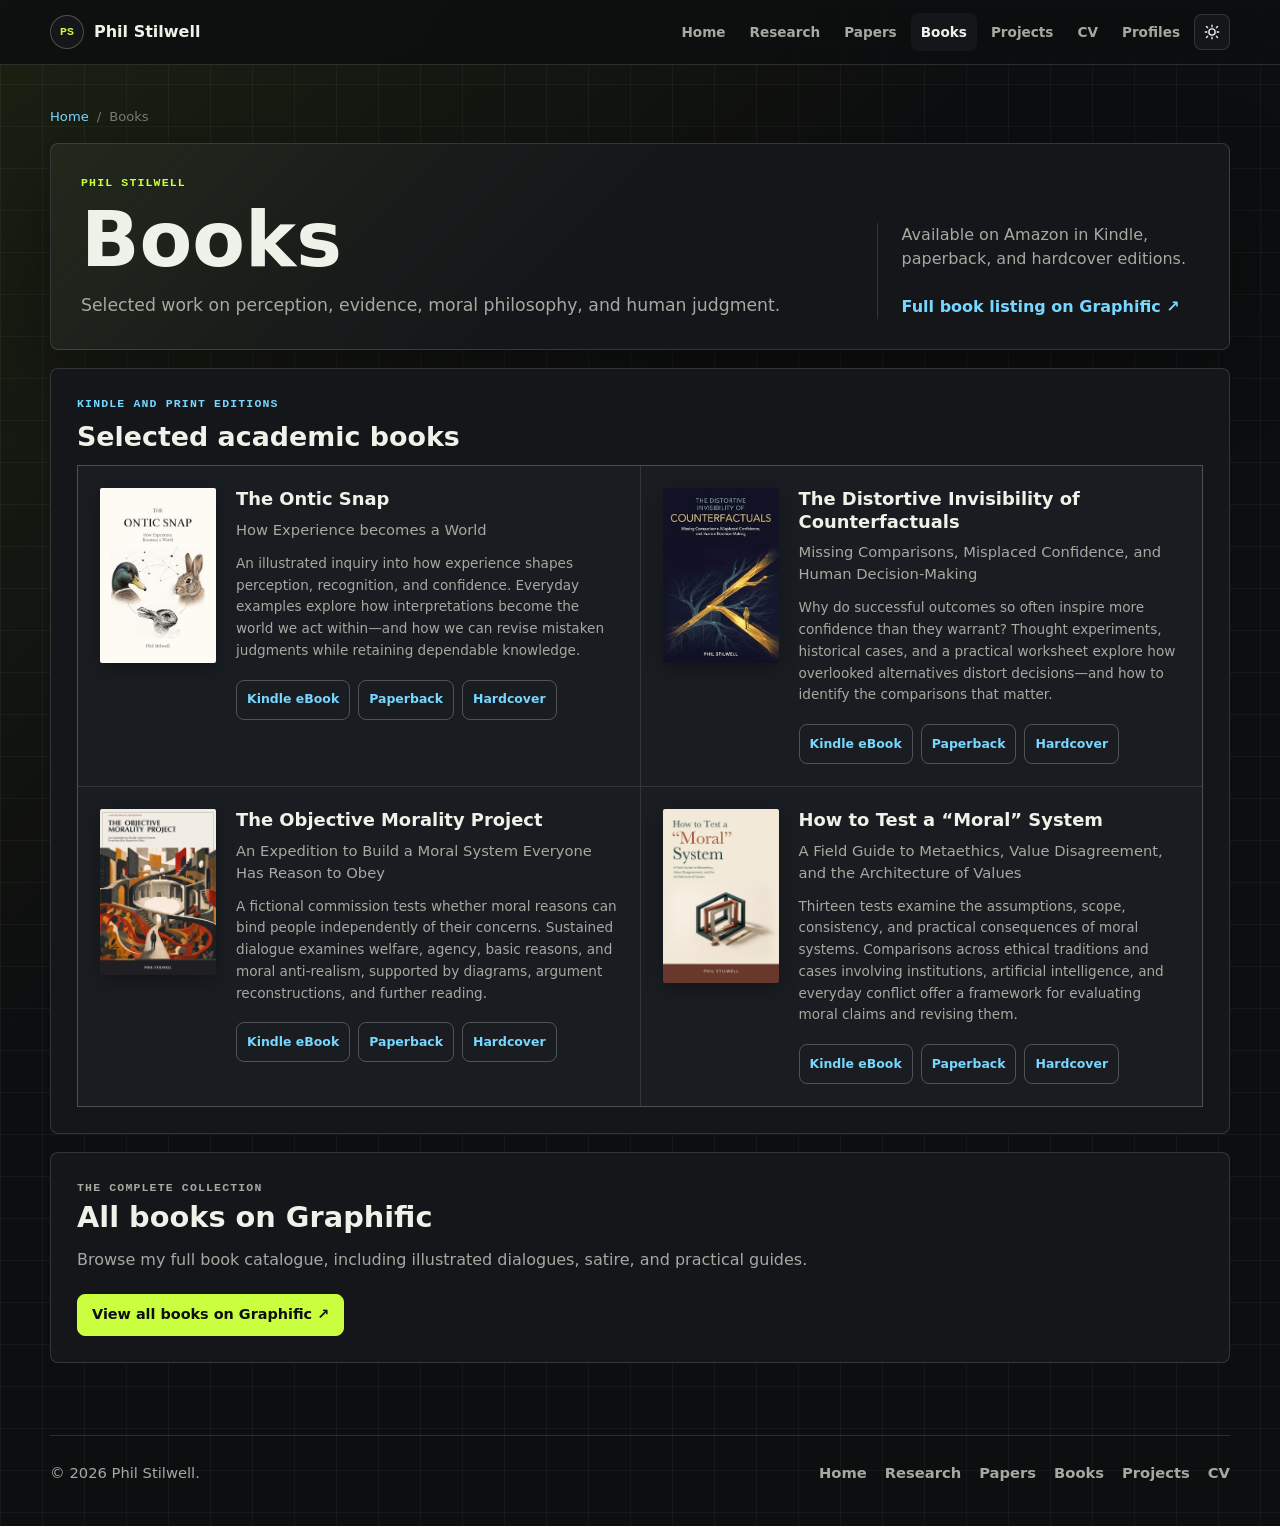
==== commit 45174b25: "Highlight academic books and link full Graphific catalogue" ====
--- a/books/index.html
+++ b/books/index.html
@@ -6,13 +6,13 @@
     <title>Books | Phil Stilwell</title>
     <meta
       name="description"
-      content="Explore books by Phil Stilwell on critical thinking, faith, reason, and experience, with covers, summaries, and direct Amazon links for Kindle and print editions."
+      content="Explore selected books by Phil Stilwell on epistemology, moral philosophy, and decision-making. Visit Graphific for the complete book catalogue."
     >
     <meta name="author" content="Phil Stilwell">
     <meta name="robots" content="index, follow, max-image-preview:large">
     <link rel="canonical" href="https://philstilwell.com/books/">
     <meta property="og:title" content="Books | Phil Stilwell">
-    <meta property="og:description" content="Explore books by Phil Stilwell on critical thinking, faith, reason, and experience, with covers, summaries, and direct Amazon links for Kindle and print editions.">
+    <meta property="og:description" content="Explore selected books by Phil Stilwell on epistemology, moral philosophy, and decision-making. Visit Graphific for the complete book catalogue.">
     <meta property="og:type" content="website">
     <meta property="og:url" content="https://philstilwell.com/books/">
     <meta property="og:site_name" content="Phil Stilwell">
@@ -25,7 +25,7 @@
     <meta property="og:image:alt" content="Phil Stilwell — Epistemology, Critical Thinking, and Credencing">
     <meta name="twitter:card" content="summary_large_image">
     <meta name="twitter:title" content="Books | Phil Stilwell">
-    <meta name="twitter:description" content="Explore books by Phil Stilwell on critical thinking, faith, reason, and experience, with covers, summaries, and direct Amazon links for Kindle and print editions.">
+    <meta name="twitter:description" content="Explore selected books by Phil Stilwell on epistemology, moral philosophy, and decision-making. Visit Graphific for the complete book catalogue.">
     <meta name="twitter:image" content="https://philstilwell.com/assets/images/phil-stilwell-social.jpg">
     <meta name="twitter:image:alt" content="Phil Stilwell — Epistemology, Critical Thinking, and Credencing">
     <meta name="theme-color" content="#0d0e0f">
@@ -42,8 +42,8 @@
             "@id": "https://philstilwell.com/books/#page",
             "url": "https://philstilwell.com/books/",
             "name": "Books | Phil Stilwell",
-            "description": "Books on critical thinking, faith, reason, and experience, available on Amazon in Kindle and print editions.",
-            "dateModified": "2026-10-29",
+            "description": "Explore selected books by Phil Stilwell on epistemology, moral philosophy, and decision-making. Visit Graphific for the complete book catalogue.",
+            "dateModified": "2026-11-16",
             "inLanguage": "en-US",
             "isPartOf": {
               "@id": "https://philstilwell.com/#website"
@@ -53,39 +53,11 @@
             },
             "mainEntity": {
               "@type": "ItemList",
-              "numberOfItems": 9,
+              "numberOfItems": 4,
               "itemListElement": [
                 {
                   "@type": "ListItem",
                   "position": 1,
-                  "item": {
-                    "@type": "Book",
-                    "name": "Dodging Logical Fallacies: Detecting and Defusing Thinking Blunders Before they Happen",
-                    "url": "https://www.amazon.com/dp/B0HP7K79N8",
-                    "image": "https://philstilwell.com/assets/images/books/dodging-logical-fallacies.jpg",
-                    "description": "Comics, plain-language explanations, and 405 anecdotes explore 135 reasoning traps in hobbies, romance, and work. A practical toolkit and reflection questions help readers weigh evidence, recognize misleading conclusions, and catch their own mental shortcuts.",
-                    "author": {
-                      "@id": "https://philstilwell.com/#person"
-                    }
-                  }
-                },
-                {
-                  "@type": "ListItem",
-                  "position": 2,
-                  "item": {
-                    "@type": "Book",
-                    "name": "Sam & Charlie get Gnarly | Volume 02: Ninety-six illustrated conversations about love, moral authority, reason, and certainty.",
-                    "url": "https://www.amazon.com/dp/B0HP8GFVCB",
-                    "image": "https://philstilwell.com/assets/images/books/sam-charlie-get-gnarly-volume-02.jpg",
-                    "description": "Companions inspired by Mark Twain and Charles Spurgeon examine divine love, changing moral commands, belief in proportion to evidence, and spiritual certainty. Books 05–08 collect ninety-six illustrated dialogues, with commentary and reflection questions inviting readers to examine their own convictions.",
-                    "author": {
-                      "@id": "https://philstilwell.com/#person"
-                    }
-                  }
-                },
-                {
-                  "@type": "ListItem",
-                  "position": 3,
                   "item": {
                     "@type": "Book",
                     "name": "The Ontic Snap: How Experience becomes a World",
@@ -99,35 +71,7 @@
                 },
                 {
                   "@type": "ListItem",
-                  "position": 4,
-                  "item": {
-                    "@type": "Book",
-                    "name": "Sam & Charlie get Gnarly | Volume 01: Ninety-six illustrated conversations on faith, reason, doubt, and compassion.",
-                    "url": "https://www.amazon.com/dp/B0HNFK4YHF",
-                    "image": "https://philstilwell.com/assets/images/books/sam-charlie-get-gnarly-volume-01.jpg",
-                    "description": "Imagined exchanges between companions inspired by Mark Twain and Charles Spurgeon examine questioning, divine silence, religious clarity, and compassion. Four collected books pair comics with commentary and reflection questions that invite readers to test their own reasoning.",
-                    "author": {
-                      "@id": "https://philstilwell.com/#person"
-                    }
-                  }
-                },
-                {
-                  "@type": "ListItem",
-                  "position": 5,
-                  "item": {
-                    "@type": "Book",
-                    "name": "On the Conquest of Judgment: A satirical chapter on propaganda, provocation, victimhood, and victory through borrowed conscience",
-                    "url": "https://www.amazon.com/dp/B0HMPMY6KZ",
-                    "image": "https://philstilwell.com/assets/images/books/on-the-conquest-of-judgment.jpg",
-                    "description": "An imagined fourteenth chapter of The Art of War examines how propaganda, provocation, and appeals to suffering recruit public sympathy. Thirteen illustrated movements expose methods of manipulating moral judgment, with an afterword connecting the satire to research.",
-                    "author": {
-                      "@id": "https://philstilwell.com/#person"
-                    }
-                  }
-                },
-                {
-                  "@type": "ListItem",
-                  "position": 6,
+                  "position": 2,
                   "item": {
                     "@type": "Book",
                     "name": "The Distortive Invisibility of Counterfactuals: Missing Comparisons, Misplaced Confidence, and Human Decision-Making",
@@ -141,13 +85,13 @@
                 },
                 {
                   "@type": "ListItem",
-                  "position": 7,
-                  "item": {
-                    "@type": "Book",
-                    "name": "The Screwtruth Letters: A Satire of Faith, Doubt and Intellectual Honesty",
-                    "url": "https://www.amazon.com/dp/B0HM2CQM69",
-                    "image": "https://philstilwell.com/assets/images/books/the-screwtruth-letters.jpg",
-                    "description": "A doubting pastor’s emails to a former defender of Christianity turn the strain of maintaining belief into dark comedy. The illustrated story examines contested doctrines and the personal, social, and financial costs of speaking honestly about doubt.",
+                  "position": 3,
+                  "item": {
+                    "@type": "Book",
+                    "name": "The Objective Morality Project: An Expedition to Build a Moral System Everyone Has Reason to Obey",
+                    "url": "https://www.amazon.com/dp/B0HRR33XD2",
+                    "image": "https://philstilwell.com/assets/images/books/the-objective-morality-project.webp",
+                    "description": "A fictional commission tests whether moral reasons can bind people independently of their concerns. Sustained dialogue examines welfare, agency, basic reasons, and moral anti-realism, supported by diagrams, argument reconstructions, and further reading.",
                     "author": {
                       "@id": "https://philstilwell.com/#person"
                     }
@@ -155,27 +99,13 @@
                 },
                 {
                   "@type": "ListItem",
-                  "position": 8,
-                  "item": {
-                    "@type": "Book",
-                    "name": "The Red Pen Revelation: How Heaven Edited Clarity Out of the Holy Book",
-                    "url": "https://www.amazon.com/dp/B0HLHNKKXQ",
-                    "image": "https://philstilwell.com/assets/images/books/the-red-pen-revelation-2026-10.jpg",
-                    "description": "Two angels draft clear religious instructions, only to have Professor Jehovah edit them into ambiguity. Illustrated satire, biblical passages, and source notes examine conflicting Christian interpretations and the human consequences of unclear claims to divine guidance.",
-                    "author": {
-                      "@id": "https://philstilwell.com/#person"
-                    }
-                  }
-                },
-                {
-                  "@type": "ListItem",
-                  "position": 9,
-                  "item": {
-                    "@type": "Book",
-                    "name": "Sufficient Reasons to Reconsider Christianity",
-                    "url": "https://www.amazon.com/dp/B0HLHB41XV",
-                    "image": "https://philstilwell.com/assets/images/books/sufficient-reasons-to-reconsider-christianity-2026-10.jpg",
-                    "description": "Fifty-two accessible chapters examine Christian claims about scripture, prayer, salvation, the resurrection, and morality. Everyday analogies and imagined dialogues invite readers to assess the evidence, consider Christian replies, and explore the possibility of a meaningful life beyond faith.",
+                  "position": 4,
+                  "item": {
+                    "@type": "Book",
+                    "name": "How to Test a “Moral” System: A Field Guide to Metaethics, Value Disagreement, and the Architecture of Values",
+                    "url": "https://www.amazon.com/dp/B0H7B4TF5X",
+                    "image": "https://philstilwell.com/assets/images/books/how-to-test-a-moral-system.webp",
+                    "description": "Thirteen tests examine the assumptions, scope, consistency, and practical consequences of moral systems. Comparisons across ethical traditions and cases involving institutions, artificial intelligence, and everyday conflict offer a framework for evaluating moral claims and revising them.",
                     "author": {
                       "@id": "https://philstilwell.com/#person"
                     }
@@ -254,50 +184,20 @@
         <div>
           <p class="page-kicker">Phil Stilwell</p>
           <h1 id="page-title">Books</h1>
-          <p class="lead">Illustrated guides, philosophical inquiry, satire, and conversations about faith and reason.</p>
+          <p class="lead">Selected work on perception, evidence, moral philosophy, and human judgment.</p>
         </div>
         <aside class="page-hero-aside" aria-label="Book editions">
           <p>Available on Amazon in Kindle, paperback, and hardcover editions.</p>
-          <p><a class="text-link" href="/papers/">Explore academic papers</a></p>
+          <p><a class="text-link" href="https://graphific.com/" target="_blank" rel="noopener noreferrer">Full book listing on Graphific ↗</a></p>
         </aside>
       </section>
 
       <section class="page-section amazon-books" aria-labelledby="amazon-books-title">
         <div class="subhead">
           <p>Kindle and print editions</p>
-          <h2 id="amazon-books-title">Amazon books</h2>
+          <h2 id="amazon-books-title">Selected academic books</h2>
         </div>
         <ul class="book-grid">
-          <li class="book-card">
-            <a class="book-cover" href="https://www.amazon.com/dp/B0HP7K79N8" target="_blank" rel="noopener noreferrer">
-              <img src="/assets/images/books/dodging-logical-fallacies.jpg" alt="Dodging Logical Fallacies book cover — view on Amazon" width="348" height="522" loading="lazy" decoding="async">
-            </a>
-            <div class="book-details">
-              <h3>Dodging Logical Fallacies</h3>
-              <p class="book-subtitle">Detecting and Defusing Thinking Blunders Before they Happen</p>
-              <p class="book-description">Comics, plain-language explanations, and 405 anecdotes explore 135 reasoning traps in hobbies, romance, and work. A practical toolkit and reflection questions help readers weigh evidence, recognize misleading conclusions, and catch their own mental shortcuts.</p>
-              <div class="book-formats" role="group" aria-label="Dodging Logical Fallacies editions on Amazon">
-                <a href="https://www.amazon.com/dp/B0HP7K79N8" target="_blank" rel="noopener noreferrer">Kindle eBook</a>
-                <a href="https://www.amazon.com/dp/B0HP7DWJGP" target="_blank" rel="noopener noreferrer">Paperback</a>
-                <a href="https://www.amazon.com/dp/B0HP7BCJVB" target="_blank" rel="noopener noreferrer">Hardcover</a>
-              </div>
-            </div>
-          </li>
-          <li class="book-card">
-            <a class="book-cover" href="https://www.amazon.com/dp/B0HP8GFVCB" target="_blank" rel="noopener noreferrer">
-              <img src="/assets/images/books/sam-charlie-get-gnarly-volume-02.jpg" alt="Sam &amp; Charlie get Gnarly, Volume 02 book cover — view on Amazon" width="338" height="522" loading="lazy" decoding="async">
-            </a>
-            <div class="book-details">
-              <h3>Sam &amp; Charlie get Gnarly | Volume 02</h3>
-              <p class="book-subtitle">Ninety-six illustrated conversations about love, moral authority, reason, and certainty.</p>
-              <p class="book-description">Companions inspired by Mark Twain and Charles Spurgeon examine divine love, changing moral commands, belief in proportion to evidence, and spiritual certainty. Books 05–08 collect ninety-six illustrated dialogues, with commentary and reflection questions inviting readers to examine their own convictions.</p>
-              <div class="book-formats" role="group" aria-label="Sam and Charlie get Gnarly, Volume 02 editions on Amazon">
-                <a href="https://www.amazon.com/dp/B0HP8GFVCB" target="_blank" rel="noopener noreferrer">Kindle eBook</a>
-                <a href="https://www.amazon.com/dp/B0HP8MXCL1" target="_blank" rel="noopener noreferrer">Paperback</a>
-                <a href="https://www.amazon.com/dp/B0HP8DBKMT" target="_blank" rel="noopener noreferrer">Hardcover</a>
-              </div>
-            </div>
-          </li>
           <li class="book-card">
             <a class="book-cover" href="https://www.amazon.com/dp/B0HNGR29D9" target="_blank" rel="noopener noreferrer">
               <img src="/assets/images/books/the-ontic-snap.jpg" alt="The Ontic Snap book cover — view on Amazon" width="296" height="445" loading="lazy" decoding="async">
@@ -314,36 +214,6 @@
             </div>
           </li>
           <li class="book-card">
-            <a class="book-cover" href="https://www.amazon.com/dp/B0HNFK4YHF" target="_blank" rel="noopener noreferrer">
-              <img src="/assets/images/books/sam-charlie-get-gnarly-volume-01.jpg" alt="Sam &amp; Charlie get Gnarly, Volume 01 book cover — view on Amazon" width="279" height="445" loading="lazy" decoding="async">
-            </a>
-            <div class="book-details">
-              <h3>Sam &amp; Charlie get Gnarly | Volume 01</h3>
-              <p class="book-subtitle">Ninety-six illustrated conversations on faith, reason, doubt, and compassion.</p>
-              <p class="book-description">Imagined exchanges between companions inspired by Mark Twain and Charles Spurgeon examine questioning, divine silence, religious clarity, and compassion. Four collected books pair comics with commentary and reflection questions that invite readers to test their own reasoning.</p>
-              <div class="book-formats" role="group" aria-label="Sam and Charlie get Gnarly, Volume 01 editions on Amazon">
-                <a href="https://www.amazon.com/dp/B0HNFK4YHF" target="_blank" rel="noopener noreferrer">Kindle eBook</a>
-                <a href="https://www.amazon.com/dp/B0HNFR5BPB" target="_blank" rel="noopener noreferrer">Paperback</a>
-                <a href="https://www.amazon.com/dp/B0HNG3HR4N" target="_blank" rel="noopener noreferrer">Hardcover</a>
-              </div>
-            </div>
-          </li>
-          <li class="book-card">
-            <a class="book-cover" href="https://www.amazon.com/dp/B0HMPMY6KZ" target="_blank" rel="noopener noreferrer">
-              <img src="/assets/images/books/on-the-conquest-of-judgment.jpg" alt="On the Conquest of Judgment book cover — view on Amazon" width="288" height="445" loading="lazy" decoding="async">
-            </a>
-            <div class="book-details">
-              <h3>On the Conquest of Judgment</h3>
-              <p class="book-subtitle">A satirical chapter on propaganda, provocation, victimhood, and victory through borrowed conscience</p>
-              <p class="book-description">An imagined fourteenth chapter of <em>The Art of War</em> examines how propaganda, provocation, and appeals to suffering recruit public sympathy. Thirteen illustrated movements expose methods of manipulating moral judgment, with an afterword connecting the satire to research.</p>
-              <div class="book-formats" role="group" aria-label="On the Conquest of Judgment editions on Amazon">
-                <a href="https://www.amazon.com/dp/B0HMPMY6KZ" target="_blank" rel="noopener noreferrer">Kindle eBook</a>
-                <a href="https://www.amazon.com/dp/B0HMPNDSNR" target="_blank" rel="noopener noreferrer">Paperback</a>
-                <a href="https://www.amazon.com/dp/B0HMPRCBK2" target="_blank" rel="noopener noreferrer">Hardcover</a>
-              </div>
-            </div>
-          </li>
-          <li class="book-card">
             <a class="book-cover" href="https://www.amazon.com/dp/B0HMPJW68N" target="_blank" rel="noopener noreferrer">
               <img src="/assets/images/books/the-distortive-invisibility-of-counterfactuals.jpg" alt="The Distortive Invisibility of Counterfactuals book cover — view on Amazon" width="295" height="445" loading="lazy" decoding="async">
             </a>
@@ -359,50 +229,46 @@
             </div>
           </li>
           <li class="book-card">
-            <a class="book-cover" href="https://www.amazon.com/dp/B0HM2CQM69" target="_blank" rel="noopener noreferrer">
-              <img src="/assets/images/books/the-screwtruth-letters.jpg" alt="The Screwtruth Letters book cover — view on Amazon" width="342" height="443" loading="lazy" decoding="async">
-            </a>
-            <div class="book-details">
-              <h3>The Screwtruth Letters</h3>
-              <p class="book-subtitle">A Satire of Faith, Doubt and Intellectual Honesty</p>
-              <p class="book-description">A doubting pastor’s emails to a former defender of Christianity turn the strain of maintaining belief into dark comedy. The illustrated story examines contested doctrines and the personal, social, and financial costs of speaking honestly about doubt.</p>
-              <div class="book-formats" role="group" aria-label="The Screwtruth Letters editions on Amazon">
-                <a href="https://www.amazon.com/dp/B0HM2CQM69" target="_blank" rel="noopener noreferrer">Kindle eBook</a>
-                <a href="https://www.amazon.com/dp/B0HM23KCFM" target="_blank" rel="noopener noreferrer">Paperback</a>
-                <a href="https://www.amazon.com/dp/B0HM29NG6Y" target="_blank" rel="noopener noreferrer">Hardcover</a>
-              </div>
-            </div>
-          </li>
-          <li class="book-card">
-            <a class="book-cover" href="https://www.amazon.com/dp/B0HLHNKKXQ" target="_blank" rel="noopener noreferrer">
-              <img src="/assets/images/books/the-red-pen-revelation-2026-10.jpg" alt="The Red Pen Revelation book cover — view on Amazon" width="348" height="522" loading="lazy" decoding="async">
-            </a>
-            <div class="book-details">
-              <h3>The Red Pen Revelation</h3>
-              <p class="book-subtitle">How Heaven Edited Clarity Out of the Holy Book</p>
-              <p class="book-description">Two angels draft clear religious instructions, only to have Professor Jehovah edit them into ambiguity. Illustrated satire, biblical passages, and source notes examine conflicting Christian interpretations and the human consequences of unclear claims to divine guidance.</p>
-              <div class="book-formats" role="group" aria-label="The Red Pen Revelation editions on Amazon">
-                <a href="https://www.amazon.com/dp/B0HLHNKKXQ" target="_blank" rel="noopener noreferrer">Kindle eBook</a>
-                <a href="https://www.amazon.com/dp/B0HLH7QVFJ" target="_blank" rel="noopener noreferrer">Paperback</a>
-                <a href="https://www.amazon.com/dp/B0HLHHK8MS" target="_blank" rel="noopener noreferrer">Hardcover</a>
-              </div>
-            </div>
-          </li>
-          <li class="book-card">
-            <a class="book-cover" href="https://www.amazon.com/dp/B0HLHB41XV" target="_blank" rel="noopener noreferrer">
-              <img src="/assets/images/books/sufficient-reasons-to-reconsider-christianity-2026-10.jpg" alt="Sufficient Reasons to Reconsider Christianity book cover — view on Amazon" width="118" height="177" loading="lazy" decoding="async">
-            </a>
-            <div class="book-details">
-              <h3>Sufficient Reasons to Reconsider Christianity</h3>
-              <p class="book-description">Fifty-two accessible chapters examine Christian claims about scripture, prayer, salvation, the resurrection, and morality. Everyday analogies and imagined dialogues invite readers to assess the evidence, consider Christian replies, and explore the possibility of a meaningful life beyond faith.</p>
-              <div class="book-formats" role="group" aria-label="Sufficient Reasons to Reconsider Christianity editions on Amazon">
-                <a href="https://www.amazon.com/dp/B0HLGLML96" target="_blank" rel="noopener noreferrer">Kindle eBook</a>
-                <a href="https://www.amazon.com/dp/B0HLHB41XV" target="_blank" rel="noopener noreferrer">Paperback</a>
-                <a href="https://www.amazon.com/dp/B0HLH6BJD1" target="_blank" rel="noopener noreferrer">Hardcover</a>
+            <a class="book-cover" href="https://www.amazon.com/dp/B0HRR33XD2" target="_blank" rel="noopener noreferrer">
+              <img src="/assets/images/books/the-objective-morality-project.webp" alt="The Objective Morality Project book cover — view on Amazon" width="480" height="686" loading="lazy" decoding="async">
+            </a>
+            <div class="book-details">
+              <h3>The Objective Morality Project</h3>
+              <p class="book-subtitle">An Expedition to Build a Moral System Everyone Has Reason to Obey</p>
+              <p class="book-description">A fictional commission tests whether moral reasons can bind people independently of their concerns. Sustained dialogue examines welfare, agency, basic reasons, and moral anti-realism, supported by diagrams, argument reconstructions, and further reading.</p>
+              <div class="book-formats" role="group" aria-label="The Objective Morality Project editions on Amazon">
+                <a href="https://www.amazon.com/dp/B0HRR33XD2" target="_blank" rel="noopener noreferrer">Kindle eBook</a>
+                <a href="https://www.amazon.com/dp/B0HRQYCT8J" target="_blank" rel="noopener noreferrer">Paperback</a>
+                <a href="https://www.amazon.com/dp/B0HRR8898C" target="_blank" rel="noopener noreferrer">Hardcover</a>
+              </div>
+            </div>
+          </li>
+          <li class="book-card">
+            <a class="book-cover" href="https://www.amazon.com/dp/B0H7B4TF5X" target="_blank" rel="noopener noreferrer">
+              <img src="/assets/images/books/how-to-test-a-moral-system.webp" alt="How to Test a “Moral” System book cover — view on Amazon" width="480" height="720" loading="lazy" decoding="async">
+            </a>
+            <div class="book-details">
+              <h3>How to Test a “Moral” System</h3>
+              <p class="book-subtitle">A Field Guide to Metaethics, Value Disagreement, and the Architecture of Values</p>
+              <p class="book-description">Thirteen tests examine the assumptions, scope, consistency, and practical consequences of moral systems. Comparisons across ethical traditions and cases involving institutions, artificial intelligence, and everyday conflict offer a framework for evaluating moral claims and revising them.</p>
+              <div class="book-formats" role="group" aria-label="How to Test a “Moral” System editions on Amazon">
+                <a href="https://www.amazon.com/dp/B0H7B4TF5X" target="_blank" rel="noopener noreferrer">Kindle eBook</a>
+                <a href="https://www.amazon.com/dp/B0HRR6L98L" target="_blank" rel="noopener noreferrer">Paperback</a>
+                <a href="https://www.amazon.com/dp/B0HRRF8DK7" target="_blank" rel="noopener noreferrer">Hardcover</a>
               </div>
             </div>
           </li>
         </ul>
+      </section>
+      <section class="page-section" aria-labelledby="full-collection-title">
+        <header>
+          <p class="page-kicker">The complete collection</p>
+          <h2 id="full-collection-title">All books on Graphific</h2>
+          <p>Browse my full book catalogue, including illustrated dialogues, satire, and practical guides.</p>
+        </header>
+        <div class="section-actions">
+          <a class="button primary" href="https://graphific.com/" target="_blank" rel="noopener noreferrer">View all books on Graphific ↗</a>
+        </div>
       </section>
     </main>
 
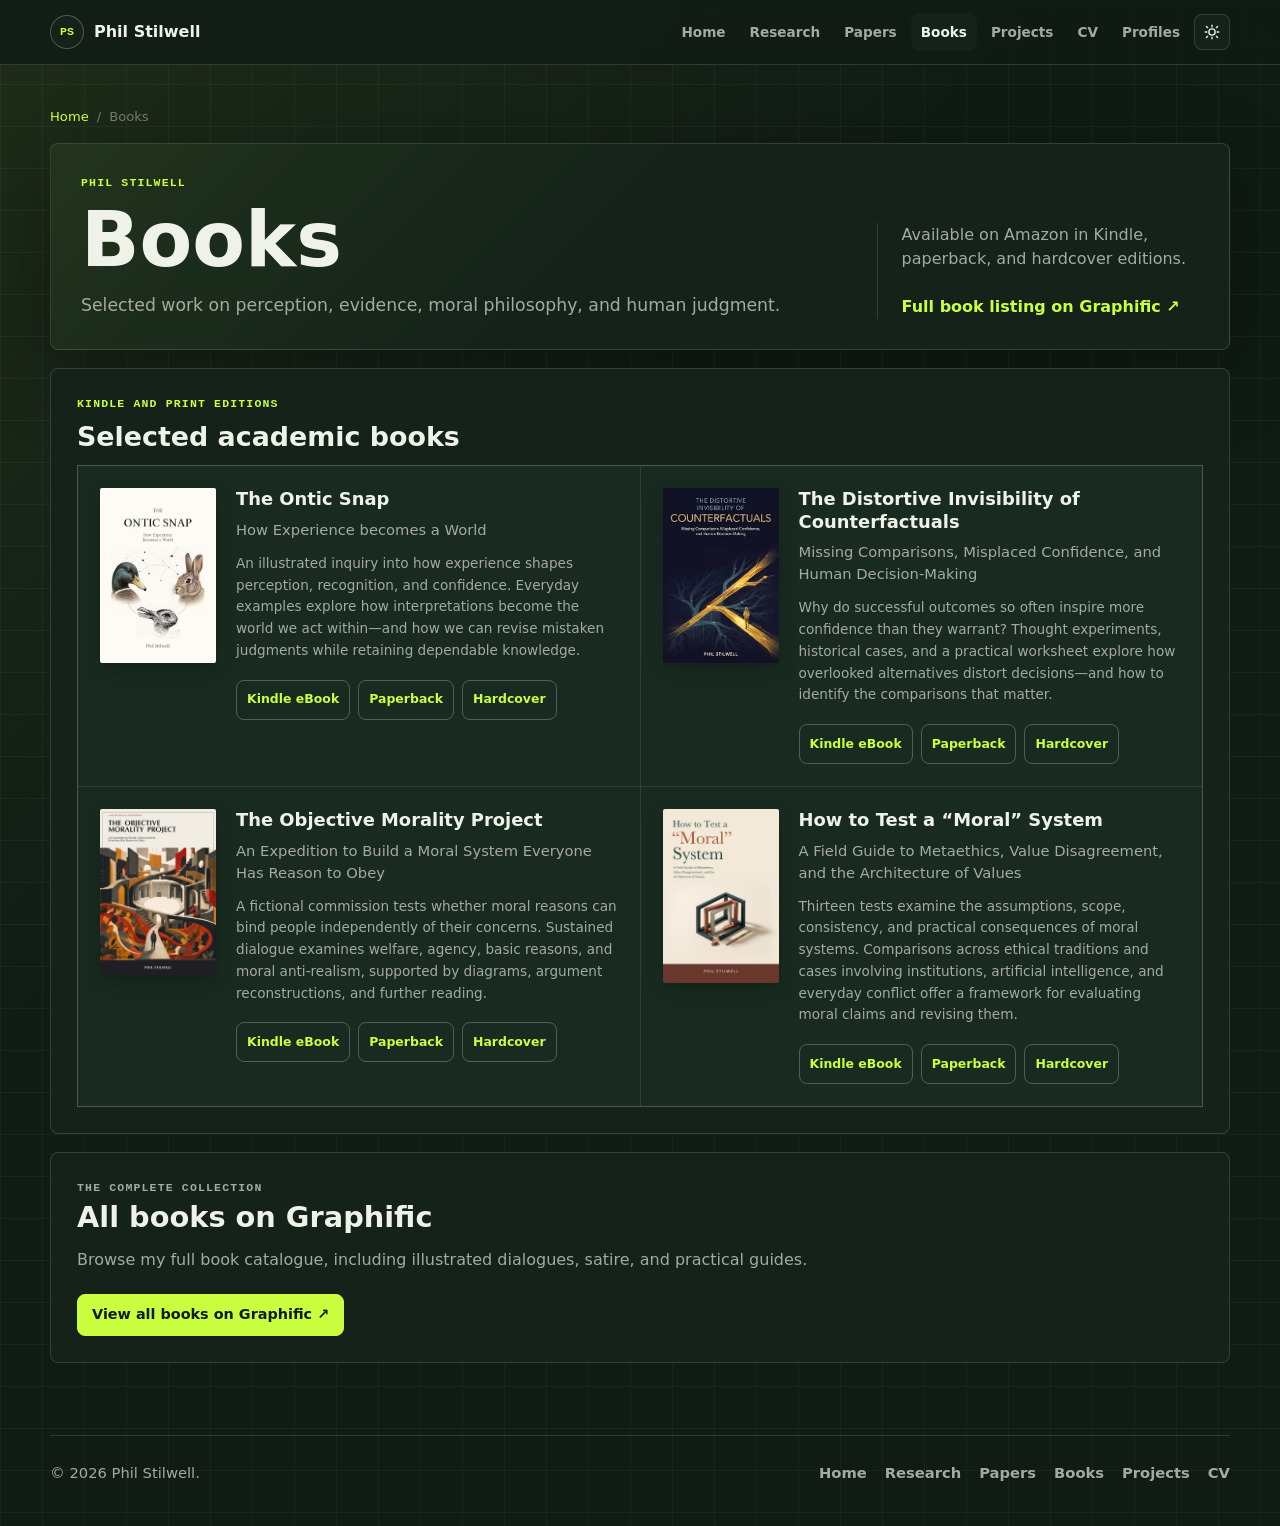
==== commit 1dbbacfd: "Unify the site with lime accents and forest green backgrounds" ====
--- a/books/index.html
+++ b/books/index.html
@@ -28,11 +28,11 @@
     <meta name="twitter:description" content="Explore selected books by Phil Stilwell on epistemology, moral philosophy, and decision-making. Visit Graphific for the complete book catalogue.">
     <meta name="twitter:image" content="https://philstilwell.com/assets/images/phil-stilwell-social.jpg">
     <meta name="twitter:image:alt" content="Phil Stilwell — Epistemology, Critical Thinking, and Credencing">
-    <meta name="theme-color" content="#0d0e0f">
+    <meta name="theme-color" content="#101b15">
     <link rel="icon" type="image/svg+xml" href="/assets/images/favicon.svg">
     <link rel="icon" type="image/png" sizes="48x48" href="/assets/images/favicon-48.png">
     <link rel="apple-touch-icon" sizes="180x180" href="/assets/images/apple-touch-icon.png">
-    <link rel="stylesheet" href="/assets/css/styles.css">
+    <link rel="stylesheet" href="/assets/css/styles.css?v=20261118-green">
     <script type="application/ld+json">
       {
         "@context": "https://schema.org",
--- a/assets/css/styles.css
+++ b/assets/css/styles.css
@@ -1,16 +1,15 @@
 :root {
   color-scheme: dark;
-  --bg: #0d0e0f;
+  --bg: #101b15;
   --bg-grid: rgba(238, 242, 232, 0.045);
-  --panel: #141619;
-  --panel-strong: #191c20;
+  --panel: #14221a;
+  --panel-strong: #192b20;
   --ink: #eef2e8;
   --muted: #a5aaa0;
   --subtle: #747b72;
   --line: rgba(238, 242, 232, 0.14);
   --line-strong: rgba(238, 242, 232, 0.26);
   --accent: #c9ff3f;
-  --cyan: #77d7ff;
   --red: #ff634f;
   --shadow: 0 24px 80px rgba(0, 0, 0, 0.32);
   --max: 1180px;
@@ -27,7 +26,6 @@
   --muted: #535951;
   --subtle: #71776f;
   --accent: #4f7000;
-  --cyan: #006b8f;
   --line: rgba(18, 20, 22, 0.15);
   --line-strong: rgba(18, 20, 22, 0.28);
   --shadow: 0 20px 62px rgba(18, 20, 22, 0.12);
@@ -122,7 +120,7 @@
   z-index: 40;
   width: 0%;
   height: 2px;
-  background: linear-gradient(90deg, var(--accent), var(--cyan), var(--red));
+  background: var(--accent);
 }
 
 .site-header {
@@ -130,7 +128,7 @@
   top: 0;
   z-index: 20;
   border-bottom: 1px solid var(--line);
-  background: rgba(13, 14, 15, 0.82);
+  background: rgba(16, 27, 21, 0.82);
   backdrop-filter: blur(18px);
 }
 
@@ -409,7 +407,7 @@
 }
 
 .dossier-panel summary:focus-visible {
-  outline: 2px solid var(--cyan);
+  outline: 2px solid var(--accent);
   outline-offset: -2px;
 }
 
@@ -505,7 +503,7 @@
 .stance-axis span,
 .concept-cell span,
 .concept-thread span {
-  color: var(--cyan);
+  color: var(--accent);
 }
 
 .fact-list p {
@@ -678,27 +676,27 @@
   border: 1px solid var(--line-strong);
   border-radius: var(--radius);
   padding: 7px 10px;
-  color: var(--cyan);
+  color: var(--accent);
   font-size: 0.78rem;
   font-weight: 780;
   text-decoration: none;
 }
 
 .book-formats a:hover {
-  border-color: var(--cyan);
+  border-color: var(--accent);
   color: var(--accent);
 }
 
 .book-cover:focus-visible,
 .book-formats a:focus-visible {
-  outline: 2px solid var(--cyan);
+  outline: 2px solid var(--accent);
   outline-offset: 3px;
 }
 
 .text-link {
   display: inline-flex;
   margin-top: 8px;
-  color: var(--cyan);
+  color: var(--accent);
   font-weight: 780;
 }
 
@@ -725,14 +723,14 @@
   flex-direction: column;
   justify-content: space-between;
   background:
-    linear-gradient(135deg, rgba(119, 215, 255, 0.08), transparent 46%),
+    linear-gradient(135deg, rgba(201, 255, 63, 0.08), transparent 46%),
     var(--panel-strong);
   padding: 17px;
   text-decoration: none;
 }
 
 .publication-preview span {
-  color: var(--cyan);
+  color: var(--accent);
   font-family:
     "SFMono-Regular",
     Consolas,
@@ -765,14 +763,14 @@
   overflow: auto;
   border: 1px solid var(--line);
   background:
-    linear-gradient(135deg, rgba(119, 215, 255, 0.06), transparent 42%),
+    linear-gradient(135deg, rgba(201, 255, 63, 0.06), transparent 42%),
     var(--panel-strong);
   padding: 18px;
   color: var(--muted);
 }
 
 .ppl-widget-container a {
-  color: var(--cyan);
+  color: var(--accent);
   font-weight: 760;
   text-decoration: none;
 }
@@ -794,7 +792,7 @@
 }
 
 .inline-link {
-  color: var(--cyan);
+  color: var(--accent);
   font-weight: 780;
 }
 
@@ -830,7 +828,7 @@
   flex-direction: column;
   justify-content: space-between;
   background:
-    linear-gradient(135deg, rgba(119, 215, 255, 0.08), transparent 46%),
+    linear-gradient(135deg, rgba(201, 255, 63, 0.08), transparent 46%),
     var(--panel-strong);
   padding: 18px;
 }
@@ -982,7 +980,7 @@
   flex-direction: column;
   justify-content: space-between;
   background:
-    linear-gradient(135deg, rgba(119, 215, 255, 0.09), transparent 46%),
+    linear-gradient(135deg, rgba(201, 255, 63, 0.09), transparent 46%),
     var(--panel-strong);
   padding: 18px;
 }
@@ -1021,13 +1019,13 @@
 }
 
 .button.text-button {
-  color: var(--cyan);
+  color: var(--accent);
 }
 
 .button:hover,
 .button:focus-visible {
   filter: brightness(1.08);
-  outline: 2px solid var(--cyan);
+  outline: 2px solid var(--accent);
   outline-offset: 2px;
 }
 
@@ -1097,7 +1095,7 @@
 }
 
 .breadcrumbs a {
-  color: var(--cyan);
+  color: var(--accent);
   text-decoration: none;
 }
 
@@ -1190,7 +1188,7 @@
 .publication-entry,
 .cv-card {
   background:
-    linear-gradient(135deg, rgba(119, 215, 255, 0.07), transparent 44%),
+    linear-gradient(135deg, rgba(201, 255, 63, 0.07), transparent 44%),
     var(--panel-strong);
   padding: 20px;
 }
@@ -1217,7 +1215,7 @@
 }
 
 .publication-entry a {
-  color: var(--cyan);
+  color: var(--accent);
   font-weight: 800;
   text-decoration: none;
 }
@@ -1230,7 +1228,7 @@
 
 .publication-meta {
   margin-bottom: 12px;
-  color: var(--cyan);
+  color: var(--accent);
   font-family:
     "SFMono-Regular",
     Consolas,
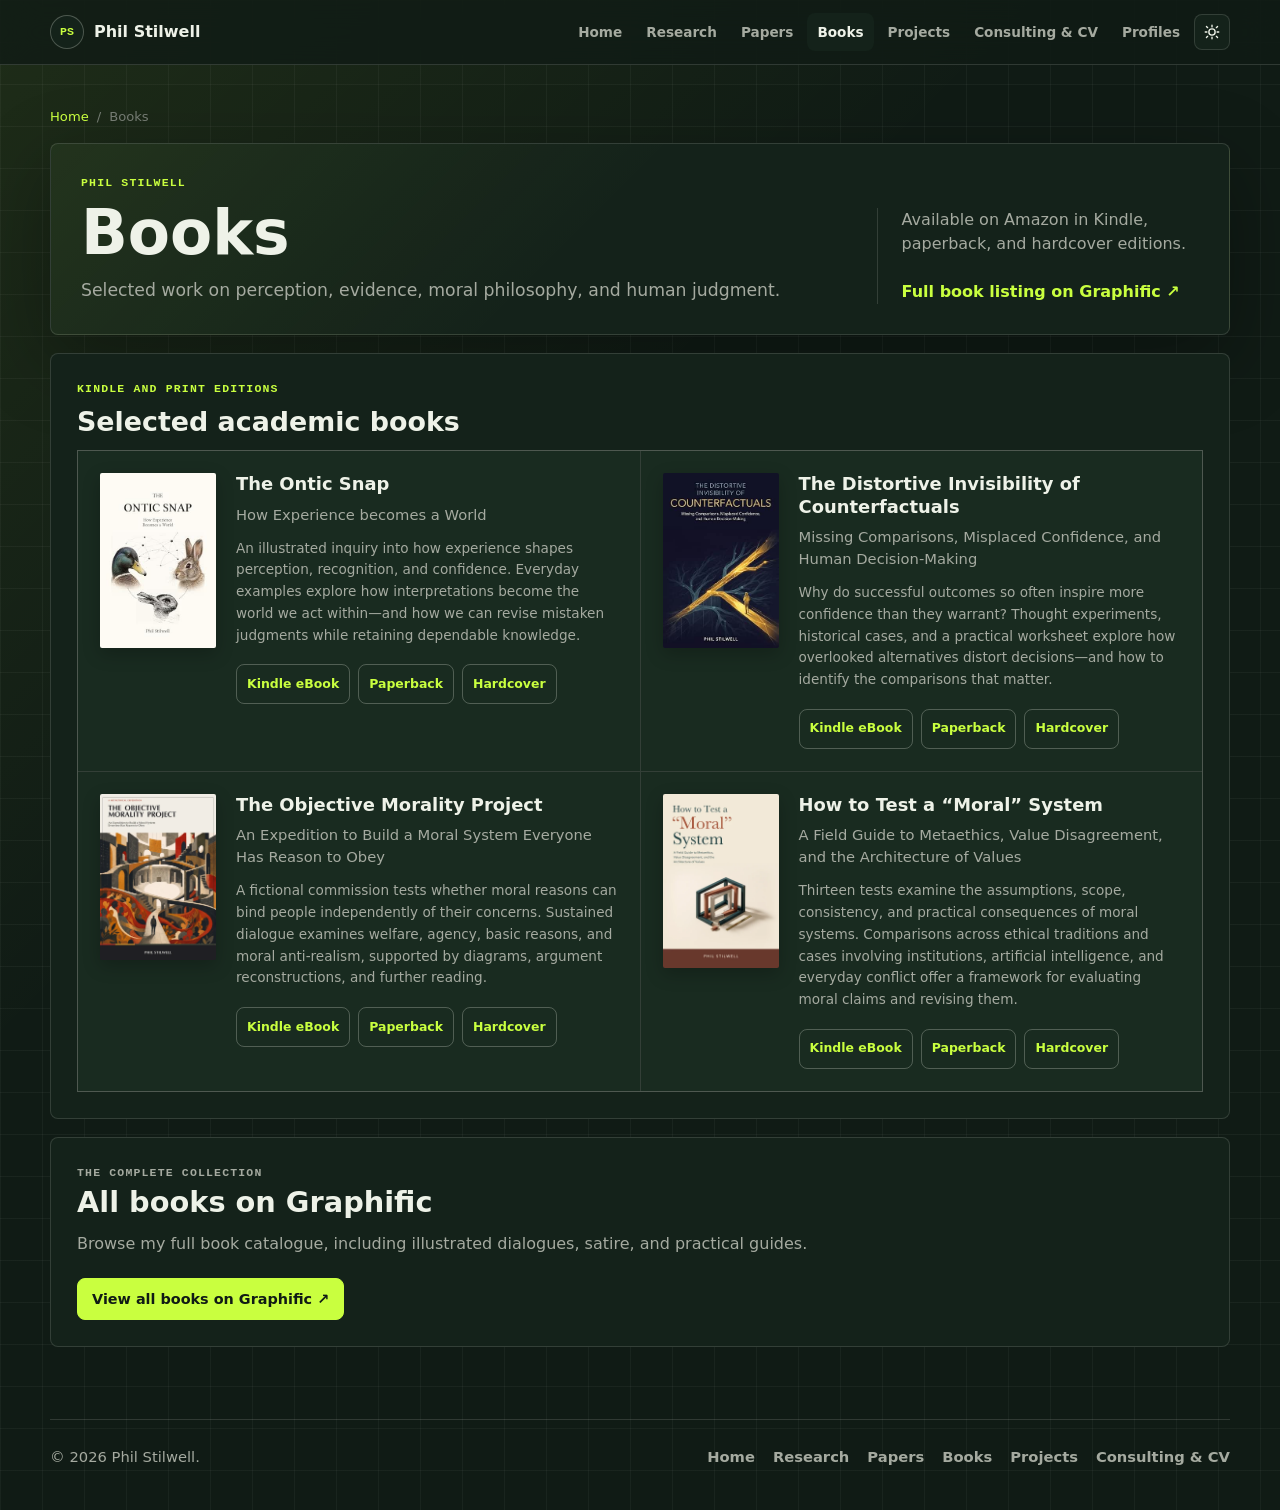
==== commit 3efbbb74: "Rename consulting navigation and reduce page titles by twenty percent" ====
--- a/books/index.html
+++ b/books/index.html
@@ -32,7 +32,7 @@
     <link rel="icon" type="image/svg+xml" href="/assets/images/favicon.svg">
     <link rel="icon" type="image/png" sizes="48x48" href="/assets/images/favicon-48.png">
     <link rel="apple-touch-icon" sizes="180x180" href="/assets/images/apple-touch-icon.png">
-    <link rel="stylesheet" href="/assets/css/styles.css?v=20261118-green">
+    <link rel="stylesheet" href="/assets/css/styles.css?v=20261118-nav-titles">
     <script type="application/ld+json">
       {
         "@context": "https://schema.org",
@@ -166,7 +166,7 @@
           <a href="/papers/">Papers</a>
           <a class="is-active" href="/books/" aria-current="page">Books</a>
           <a href="/projects/">Projects</a>
-          <a href="/cv/">CV</a>
+          <a href="/cv/">Consulting &amp; CV</a>
           <a href="/#profiles">Profiles</a>
           <button class="theme-toggle" type="button" aria-label="Toggle light and dark theme" data-theme-toggle title="Toggle theme">
             <svg viewBox="0 0 24 24" aria-hidden="true">
@@ -274,7 +274,7 @@
 
     <footer class="site-footer">
       <p>&copy; <span data-year></span> Phil Stilwell.</p>
-      <nav class="footer-links" aria-label="Footer navigation"><a href="/">Home</a><a href="/research/">Research</a><a href="/papers/">Papers</a><a href="/books/">Books</a><a href="/projects/">Projects</a><a href="/cv/">CV</a></nav>
+      <nav class="footer-links" aria-label="Footer navigation"><a href="/">Home</a><a href="/research/">Research</a><a href="/papers/">Papers</a><a href="/books/">Books</a><a href="/projects/">Projects</a><a href="/cv/">Consulting &amp; CV</a></nav>
     </footer>
     <script src="/assets/js/main.js"></script>
   </body>
--- a/assets/css/styles.css
+++ b/assets/css/styles.css
@@ -1116,7 +1116,7 @@
 .page-hero h1 {
   max-width: 860px;
   margin-bottom: 14px;
-  font-size: clamp(2.3rem, 6vw, 4.8rem);
+  font-size: clamp(1.84rem, 4.8vw, 3.84rem);
 }
 
 .page-hero .lead {
